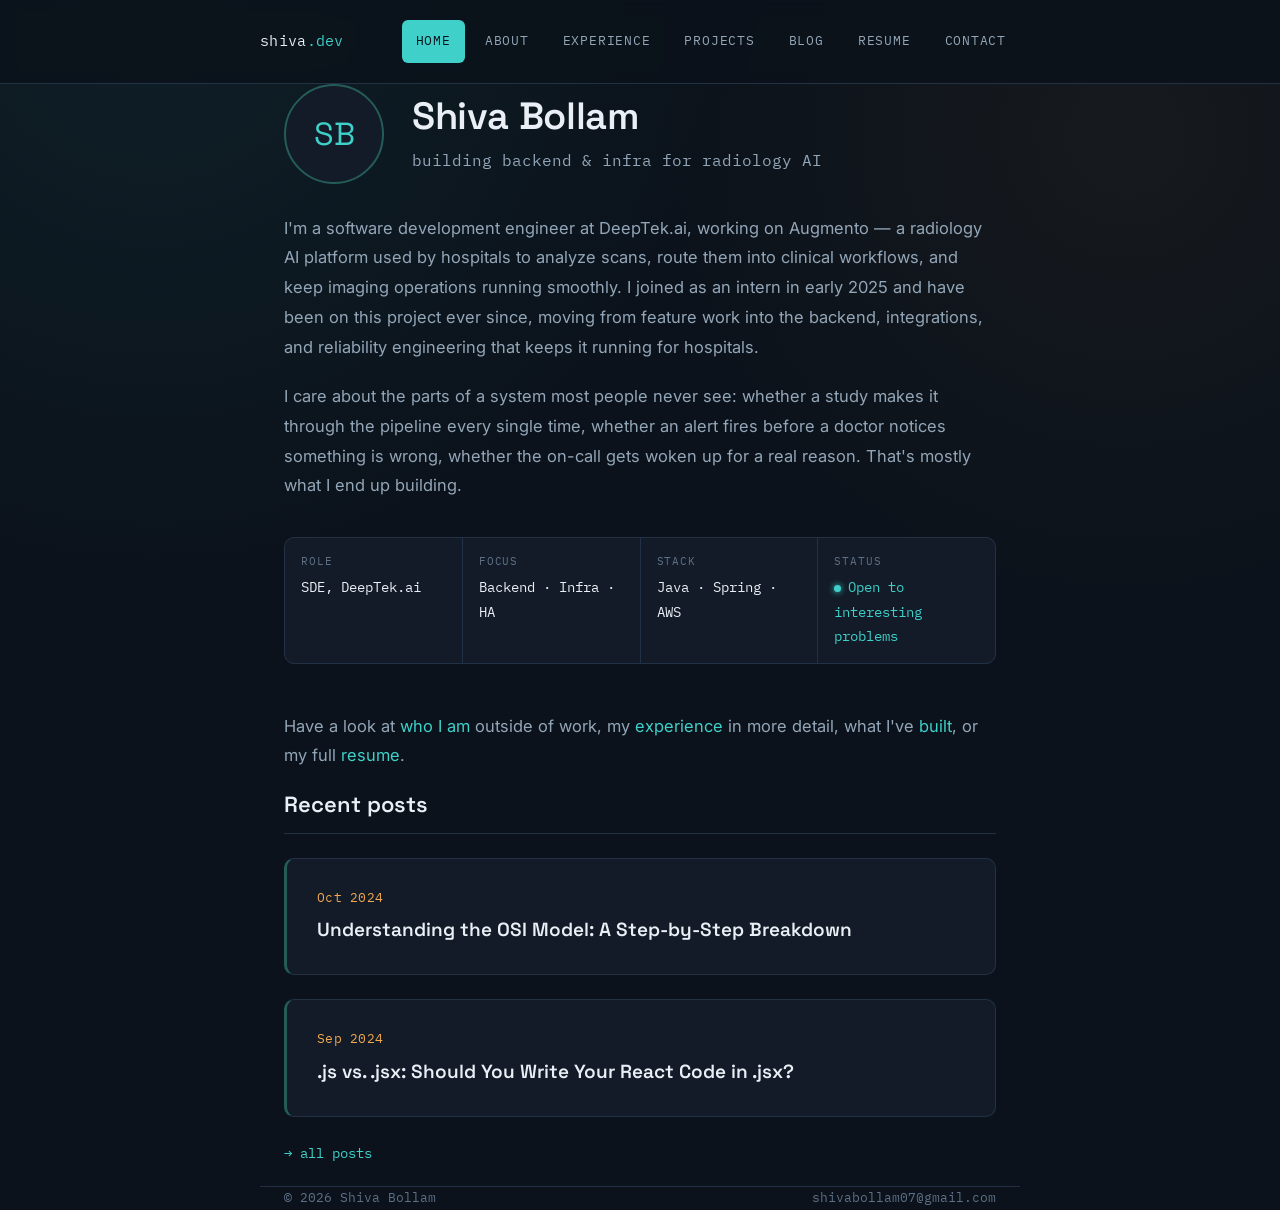
==== index.html @ 44bd3a20 "add card padding" ====
<!DOCTYPE html>
<html lang="en">
<head>
<meta charset="UTF-8">
<meta name="viewport" content="width=device-width, initial-scale=1.0">
<title>Shiva Bollam — Software Development Engineer</title>
<meta name="description" content="Shiva Bollam builds backend and infrastructure for radiology AI at DeepTek.ai.">
<link rel="preconnect" href="https://fonts.googleapis.com">
<link rel="preconnect" href="https://fonts.gstatic.com" crossorigin>
<link href="https://fonts.googleapis.com/css2?family=Space+Grotesk:wght@500;600;700&family=Inter:wght@400;500;600&family=IBM+Plex+Mono:wght@400;500&display=swap" rel="stylesheet">
<link rel="stylesheet" href="style.css">
</head>
<body>

<header class="site-header">
  <div class="wrap header-inner">
    <div class="brand">shiva<span>.dev</span></div>
    <nav class="site-nav">
      <a href="index.html" class="active">Home</a>
      <a href="about.html">About</a>
      <a href="experience.html">Experience</a>
      <a href="projects.html">Projects</a>
      <a href="blog.html">Blog</a>
      <a href="resume.html">Resume</a>
      <a href="contact.html">Contact</a>
    </nav>
  </div>
</header>

<main class="wrap">

  <div class="hero">
    <div class="avatar">
      <img src="https://avatars.githubusercontent.com/u/98306948?v=4"
           alt="Shiva Bollam"
           onerror="this.parentElement.textContent='SB'; this.remove();">
    </div>
    <div class="hero-text">
      <h1>Shiva Bollam</h1>
      <p class="tagline">building backend &amp; infra for radiology AI</p>
    </div>
  </div>

  <p>
    I'm a software development engineer at DeepTek.ai, working on Augmento — a radiology AI
    platform used by hospitals to analyze scans, route them into clinical workflows, and keep
    imaging operations running smoothly. I joined as an intern in early 2025 and have been on
    this project ever since, moving from feature work into the backend, integrations, and
    reliability engineering that keeps it running for hospitals.
  </p>
  <p>
    I care about the parts of a system most people never see: whether a study makes it through
    the pipeline every single time, whether an alert fires before a doctor notices something is
    wrong, whether the on-call gets woken up for a real reason. That's mostly what I end up
    building.
  </p>

  <div class="status-strip">
    <div class="status-cell">
      <div class="k">Role</div>
      <div class="v">SDE, DeepTek.ai</div>
    </div>
    <div class="status-cell">
      <div class="k">Focus</div>
      <div class="v">Backend · Infra · HA</div>
    </div>
    <div class="status-cell">
      <div class="k">Stack</div>
      <div class="v">Java · Spring · AWS</div>
    </div>
    <div class="status-cell">
      <div class="k">Status</div>
      <div class="v on">Open to interesting problems</div>
    </div>
  </div>

  <p>
    Have a look at <a href="about.html">who I am</a> outside of work, my
    <a href="experience.html">experience</a> in more detail, what I've
    <a href="projects.html">built</a>, or my full <a href="resume.html">resume</a>.
  </p>

  <section class="block">
    <h2>Recent posts</h2>

    <div class="panel">
      <div class="date">Oct 2024</div>
      <h3><a href="https://dev.to/shivabollam07/understanding-the-osi-model-a-step-by-step-breakdown-3np1" target="_blank" rel="noopener">Understanding the OSI Model: A Step-by-Step Breakdown</a></h3>
    </div>

    <div class="panel">
      <div class="date">Sep 2024</div>
      <h3><a href="https://dev.to/shivabollam07/js-vs-jsx-should-you-write-your-react-code-in-jsx-3mp9" target="_blank" rel="noopener">.js vs. .jsx: Should You Write Your React Code in .jsx?</a></h3>
    </div>

    <p class="more-link"><a href="blog.html">→ all posts</a></p>
  </section>

</main>

<footer class="wrap">
  <div class="foot-row">
    <span>© <span id="year"></span> Shiva Bollam</span>
    <span><a href="mailto:shivabollam07@gmail.com">shivabollam07@gmail.com</a></span>
  </div>
</footer>

<script>
  document.getElementById('year').textContent = new Date().getFullYear();
</script>

</body>
</html>
---- style.css ----
/* ============================================================
   DESIGN TOKENS
   Theme: "light-box" — a nod to the radiology light boxes and
   scan viewers Shiva builds software for. Deep ink-navy surface,
   a cool signal-teal (the glow of a viewer screen) and a warm
   film-amber (the glow of an X-ray light box) as two accents.
   Change these to re-theme the whole site from one place.
   ============================================================ */
:root{
  --ink:        #0B121B;   /* page background */
  --panel:      #121B27;   /* card / panel background */
  --panel-2:    #16212F;   /* slightly raised panel */
  --line:       #223145;   /* hairline borders */
  --text:       #E9EFF5;   /* primary text */
  --text-dim:   #93A6B8;   /* secondary text */
  --text-faint: #5E7086;   /* tertiary / meta text */
  --signal:     #3FD0C9;   /* cool teal accent — "viewer glow" */
  --signal-dim: #245C58;   /* teal used on dark for borders/fills */
  --film:       #F0A94E;   /* warm amber accent — "light box glow" */

  --font-display: "Space Grotesk", "Segoe UI", sans-serif;
  --font-body:    "Inter", -apple-system, "Segoe UI", sans-serif;
  --font-mono:    "IBM Plex Mono", ui-monospace, Menlo, Consolas, monospace;

  --max-width: 760px;
  --radius: 10px;
}

/* ============================================================
   RESET / BASE
   ============================================================ */
*{ box-sizing:border-box; }
html{ scroll-behavior:smooth; }
html,body{ margin:0; padding:0; }
body{
  font-family:var(--font-body);
  background:var(--ink);
  background-image:
    radial-gradient(circle at 12% 0%, rgba(63,208,201,0.07), transparent 40%),
    radial-gradient(circle at 88% 15%, rgba(240,169,78,0.05), transparent 35%);
  background-attachment:fixed;
  color:var(--text);
  line-height:1.75;
  font-size:16.5px;
  -webkit-font-smoothing:antialiased;
}
h1,h2,h3,h4{ font-family:var(--font-display); font-weight:600; line-height:1.25; margin:0 0 14px 0; color:var(--text); }
h1{ font-size:38px; letter-spacing:-0.01em; }
h2{ font-size:22px; margin-top:10px; }
h3{ font-size:19px; margin-bottom:6px; }
p{ margin:0 0 20px 0; color:var(--text-dim); line-height:1.8; }
a{ color:var(--signal); text-decoration:none; }
a:hover{ text-decoration:underline; text-underline-offset:3px; }
ul{ padding-left:24px; margin:0 0 18px 0; }
ul li{ margin-bottom:8px; line-height:1.8; }
img{ max-width:100%; display:block; }
::selection{ background:var(--signal-dim); color:var(--text); }
main h1 + p{ margin-bottom:28px; }

/* ============================================================
   LAYOUT SHELL — reused on every page
   ============================================================ */
.wrap{
  max-width:var(--max-width);
  margin:0 auto;
  padding:0 24px;
}

header.site-header{
  position:sticky;
  top:0;
  z-index:10;
  background:rgba(11,18,27,0.85);
  backdrop-filter:blur(8px);
  border-bottom:1px solid var(--line);
}
.header-inner{
  display:flex;
  align-items:center;
  justify-content:space-between;
  padding:20px 0;
  flex-wrap:wrap;
  gap:14px;
}
.brand{
  font-family:var(--font-mono);
  font-size:15px;
  color:var(--text);
  letter-spacing:0.02em;
}
.brand span{ color:var(--signal); }

nav.site-nav{
  display:flex;
  flex-wrap:wrap;
  gap:6px;
}
nav.site-nav a{
  font-family:var(--font-mono);
  font-size:13px;
  text-transform:uppercase;
  letter-spacing:0.06em;
  color:var(--text-dim);
  padding:10px 14px;
  border-radius:6px;
}
nav.site-nav a:hover{
  color:var(--text);
  text-decoration:none;
  background:var(--panel-2);
}
nav.site-nav a.active{
  color:var(--ink);
  background:var(--signal);
  text-decoration:none;
}

main{ padding:64px 0 48px; }

footer{
  border-top:1px solid var(--line);
  padding:32px 0 72px;
  color:var(--text-faint);
  font-size:13px;
  font-family:var(--font-mono);
}
footer .foot-row{
  display:flex;
  justify-content:space-between;
  flex-wrap:wrap;
  gap:8px;
}
footer a{ color:var(--text-faint); }
footer a:hover{ color:var(--signal); }

/* ============================================================
   EYEBROW — one small mono label per page, sits above the H1
   ============================================================ */
.eyebrow{
  font-family:var(--font-mono);
  font-size:13px;
  text-transform:uppercase;
  letter-spacing:0.12em;
  color:var(--film);
  margin-bottom:10px;
}

/* ============================================================
   HOME / HERO
   ============================================================ */
.hero{
  display:flex;
  align-items:center;
  gap:28px;
  flex-wrap:wrap;
  margin-bottom:30px;
}
.avatar{
  width:100px;
  height:100px;
  border-radius:50%;
  overflow:hidden;
  flex-shrink:0;
  border:2px solid var(--signal-dim);
  background:var(--panel);
  display:flex;
  align-items:center;
  justify-content:center;
  font-family:var(--font-display);
  font-size:32px;
  color:var(--signal);
}
.avatar img{ width:100%; height:100%; object-fit:cover; }

.hero-text h1{ margin-bottom:6px; }
.tagline{ color:var(--text-dim); font-size:16px; margin:0; font-family:var(--font-mono); }

/* status strip — signature element: a small system-readout bar */
.status-strip{
  display:grid;
  grid-template-columns:repeat(2,1fr);
  gap:1px;
  background:var(--line);
  border:1px solid var(--line);
  border-radius:var(--radius);
  overflow:hidden;
  margin:36px 0 48px;
}
@media (min-width:560px){
  .status-strip{ grid-template-columns:repeat(4,1fr); }
}
.status-cell{
  background:var(--panel);
  padding:14px 16px;
}
.status-cell .k{
  font-family:var(--font-mono);
  font-size:11px;
  text-transform:uppercase;
  letter-spacing:0.08em;
  color:var(--text-faint);
  margin-bottom:4px;
}
.status-cell .v{
  font-family:var(--font-mono);
  font-size:14px;
  color:var(--text);
}
.status-cell .v.on{ color:var(--signal); }
.status-cell .v.on::before{
  content:"";
  display:inline-block;
  width:7px; height:7px;
  border-radius:50%;
  background:var(--signal);
  margin-right:7px;
  box-shadow:0 0 6px var(--signal);
}

/* ============================================================
   PANELS — used for experience entries, project cards, etc.
   Add more anywhere by copying an existing .panel block.
   ============================================================ */
.panel{
  background:var(--panel);
  border:1px solid var(--line);
  border-left:3px solid var(--signal-dim);
  border-radius:var(--radius);
  padding:28px 30px;
  margin-bottom:24px;
}
.panel:last-child{ margin-bottom:0; }
.panel:hover{ border-left-color:var(--signal); }

.panel .date{
  font-family:var(--font-mono);
  font-size:12.5px;
  color:var(--film);
  margin-bottom:10px;
  letter-spacing:0.02em;
}
.panel h3{ margin-bottom:4px; }
.panel h3 a{ color:var(--text); }
.panel h3 a:hover{ color:var(--signal); }
.panel .role-org{ font-size:14px; color:var(--text-faint); margin-bottom:14px; font-family:var(--font-mono); }
.panel p{ font-size:15px; margin-bottom:12px; }
.panel ul{ font-size:15px; color:var(--text-dim); margin-bottom:8px; }
.panel ul li{ margin-bottom:8px; }
.panel ul li::marker{ color:var(--signal); }

.tag-row{ display:flex; flex-wrap:wrap; gap:9px; margin-top:16px; }
.tag{
  font-family:var(--font-mono);
  font-size:12px;
  color:var(--signal);
  border:1px solid var(--signal-dim);
  background:rgba(63,208,201,0.06);
  border-radius:5px;
  padding:3px 9px;
}

.panel-grid{
  display:grid;
  grid-template-columns:1fr;
  gap:24px;
}
@media (min-width:600px){
  .panel-grid.cols-2{ grid-template-columns:1fr 1fr; }
}

/* section spacing */
section.block{ margin-bottom:64px; }
section.block:last-child{ margin-bottom:0; }
section.block > h2{
  padding-bottom:14px;
  border-bottom:1px solid var(--line);
  margin-bottom:24px;
}

.more-link{ font-family:var(--font-mono); font-size:14px; margin-top:6px; }

/* ============================================================
   CONTACT / LINK LIST
   ============================================================ */
.link-grid{
  display:grid;
  grid-template-columns:1fr;
  gap:14px;
}
@media (min-width:560px){
  .link-grid{ grid-template-columns:1fr 1fr; }
}
.link-card{
  background:var(--panel);
  border:1px solid var(--line);
  border-radius:var(--radius);
  padding:18px 20px;
  display:flex;
  justify-content:space-between;
  align-items:center;
  gap:12px;
}
.link-card:hover{ border-color:var(--signal-dim); }
.link-card .name{ font-weight:600; font-size:15px; margin-bottom:2px; }
.link-card .handle{ color:var(--text-faint); font-size:13px; font-family:var(--font-mono); }
.link-card .go{ font-family:var(--font-mono); font-size:13px; white-space:nowrap; }

/* ============================================================
   BUTTONS
   ============================================================ */
.btn{
  display:inline-block;
  font-family:var(--font-mono);
  font-size:14px;
  color:var(--ink);
  background:var(--signal);
  padding:12px 22px;
  border-radius:7px;
  text-decoration:none;
  border:1px solid var(--signal);
}
.btn:hover{ background:#59dbd4; text-decoration:none; }
.btn.ghost{
  background:transparent;
  color:var(--text);
  border-color:var(--line);
}
.btn.ghost:hover{ border-color:var(--signal); color:var(--signal); }

.btn-row{ display:flex; gap:12px; flex-wrap:wrap; margin:22px 0 8px; }

/* ============================================================
   SKILL GROUPS (resume / about)
   ============================================================ */
.skill-group{ margin-bottom:16px; }
.skill-group .label{
  font-family:var(--font-mono);
  font-size:12px;
  text-transform:uppercase;
  letter-spacing:0.08em;
  color:var(--text-faint);
  margin-bottom:8px;
}
.skill-chips{ display:flex; flex-wrap:wrap; gap:8px; }
.chip{
  font-size:13.5px;
  color:var(--text-dim);
  background:var(--panel-2);
  border:1px solid var(--line);
  border-radius:6px;
  padding:5px 11px;
}

.note{ font-size:13.5px; color:var(--text-faint); }

@media (max-width:420px){
  h1{ font-size:30px; }
  .avatar{ width:82px; height:82px; }
}
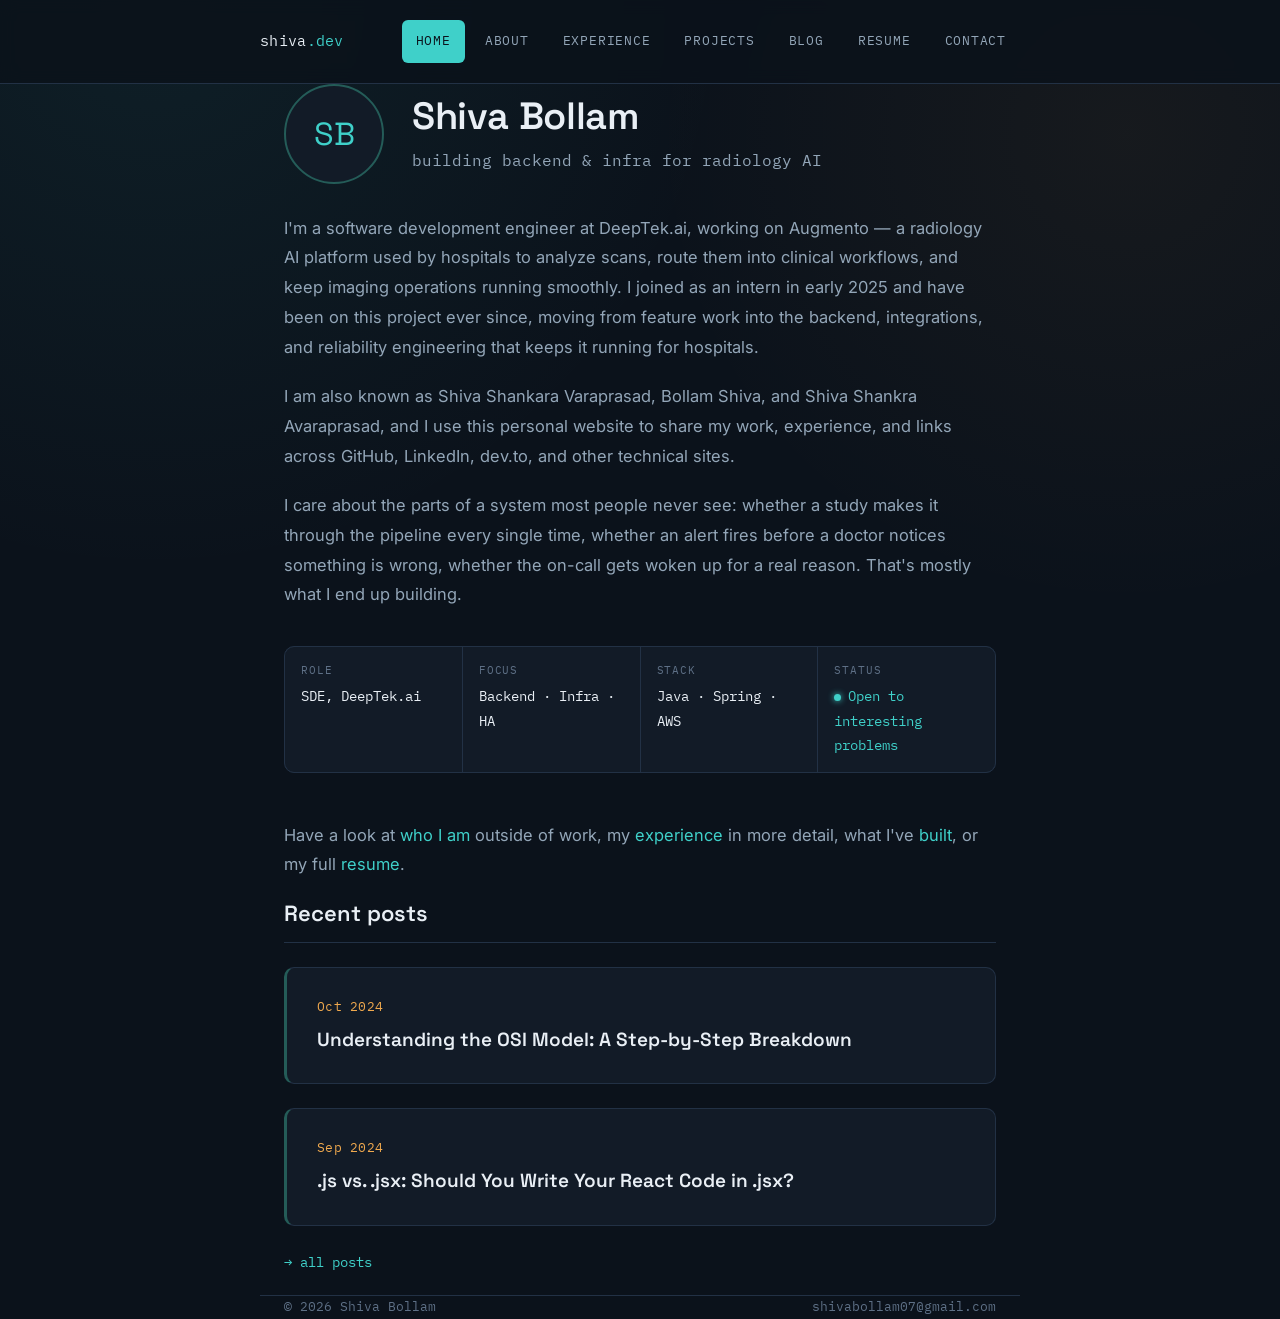
==== commit 356caaf6: "Add seo with the help of claude" ====
--- a/index.html
+++ b/index.html
@@ -3,8 +3,45 @@
 <head>
 <meta charset="UTF-8">
 <meta name="viewport" content="width=device-width, initial-scale=1.0">
-<title>Shiva Bollam — Software Development Engineer</title>
-<meta name="description" content="Shiva Bollam builds backend and infrastructure for radiology AI at DeepTek.ai.">
+<title>Shiva Bollam | Software Development Engineer | Backend & Infra for Radiology AI</title>
+<meta name="description" content="Shiva Bollam (also known as Shiva Shankara Varaprasad and Bollam Shiva) is a software development engineer building backend and infrastructure for radiology AI at DeepTek.ai.">
+<meta name="keywords" content="Shiva Bollam, Shiva Shankara Varaprasad, Bollam Shiva, software development engineer, backend engineer, infrastructure engineer, radiology AI, DeepTek.ai, GitHub Pages, personal website">
+<meta name="author" content="Shiva Bollam">
+<meta name="robots" content="index,follow">
+<link rel="canonical" href="https://shivabollam07.github.io/">
+<meta property="og:type" content="website">
+<meta property="og:site_name" content="Shiva Bollam">
+<meta property="og:title" content="Shiva Bollam | Software Development Engineer | Backend & Infra for Radiology AI">
+<meta property="og:description" content="Shiva Bollam (also known as Shiva Shankara Varaprasad and Bollam Shiva) is a software development engineer building backend and infrastructure for radiology AI at DeepTek.ai.">
+<meta property="og:url" content="https://shivabollam07.github.io/">
+<meta property="og:image" content="https://avatars.githubusercontent.com/u/98306948?v=4">
+<meta property="og:image:alt" content="Shiva Bollam">
+<meta name="twitter:card" content="summary_large_image">
+<meta name="twitter:title" content="Shiva Bollam | Software Development Engineer | Backend & Infra for Radiology AI">
+<meta name="twitter:description" content="Shiva Bollam (also known as Shiva Shankara Varaprasad and Bollam Shiva) is a software development engineer building backend and infrastructure for radiology AI at DeepTek.ai.">
+<meta name="twitter:image" content="https://avatars.githubusercontent.com/u/98306948?v=4">
+<meta name="twitter:creator" content="@ShivaBollam07">
+<meta name="twitter:site" content="@ShivaBollam07">
+<script type="application/ld+json">
+{
+  "@context": "https://schema.org",
+  "@type": "Person",
+  "name": "Shiva Bollam",
+  "alternateName": ["Shiva Shankara Varaprasad", "Bollam Shiva", "Shiva Shankra Avaraprasad"],
+  "url": "https://shivabollam07.github.io/",
+  "sameAs": [
+    "https://www.linkedin.com/in/shiva-shankara-varaprasad-a04062222/",
+    "https://github.com/ShivaBollam07",
+    "https://dev.to/shivabollam07",
+    "https://leetcode.com/u/shivabollam07/"
+  ],
+  "jobTitle": "Software Development Engineer",
+  "worksFor": {
+    "@type": "Organization",
+    "name": "DeepTek.ai"
+  }
+}
+</script>
 <link rel="preconnect" href="https://fonts.googleapis.com">
 <link rel="preconnect" href="https://fonts.gstatic.com" crossorigin>
 <link href="https://fonts.googleapis.com/css2?family=Space+Grotesk:wght@500;600;700&family=Inter:wght@400;500;600&family=IBM+Plex+Mono:wght@400;500&display=swap" rel="stylesheet">
@@ -47,8 +84,11 @@
     imaging operations running smoothly. I joined as an intern in early 2025 and have been on
     this project ever since, moving from feature work into the backend, integrations, and
     reliability engineering that keeps it running for hospitals.
-  </p>
-  <p>
+  </p>  <p>
+    I am also known as Shiva Shankara Varaprasad, Bollam Shiva, and Shiva Shankra Avaraprasad,
+    and I use this personal website to share my work, experience, and links across GitHub,
+    LinkedIn, dev.to, and other technical sites.
+  </p>  <p>
     I care about the parts of a system most people never see: whether a study makes it through
     the pipeline every single time, whether an alert fires before a doctor notices something is
     wrong, whether the on-call gets woken up for a real reason. That's mostly what I end up
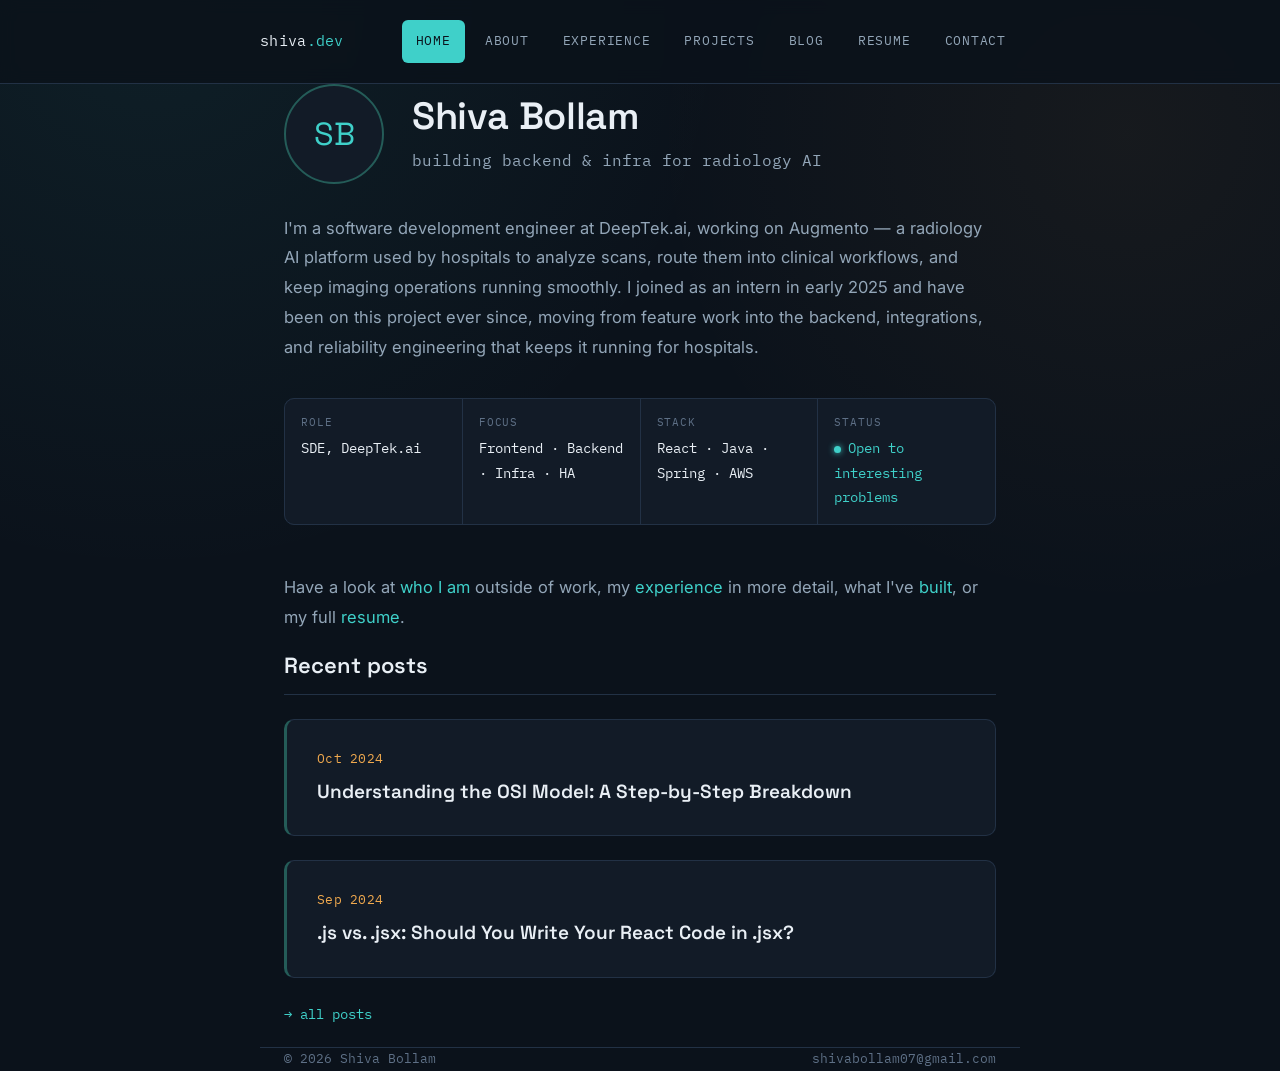
==== commit 47d1a9a6: "Fix texts" ====
--- a/index.html
+++ b/index.html
@@ -8,6 +8,7 @@
 <meta name="keywords" content="Shiva Bollam, Shiva Shankara Varaprasad, Bollam Shiva, software development engineer, backend engineer, infrastructure engineer, radiology AI, DeepTek.ai, GitHub Pages, personal website">
 <meta name="author" content="Shiva Bollam">
 <meta name="robots" content="index,follow">
+<link rel="icon" href="data:image/svg+xml,<svg xmlns='http://www.w3.org/2000/svg' viewBox='0 0 64 64'><rect width='64' height='64' fill='none'/><path d='M20 24c-6 0-10 4-10 10 0 9 14 16 14 16s14-7 14-16c0-6-4-10-10-10-4 0-7 2-8 4-1-2-4-4-8-4Zm24 16c0 9 14 16 14 16s14-7 14-16c0-6-4-10-10-10-4 0-7 2-8 4-1-2-4-4-8-4-6 0-10 4-10 10Z' fill='none' stroke='%23000000' stroke-width='4' stroke-linecap='round' stroke-linejoin='round'/></svg>">
 <link rel="canonical" href="https://shivabollam07.github.io/">
 <meta property="og:type" content="website">
 <meta property="og:site_name" content="Shiva Bollam">
@@ -84,16 +85,7 @@
     imaging operations running smoothly. I joined as an intern in early 2025 and have been on
     this project ever since, moving from feature work into the backend, integrations, and
     reliability engineering that keeps it running for hospitals.
-  </p>  <p>
-    I am also known as Shiva Shankara Varaprasad, Bollam Shiva, and Shiva Shankra Avaraprasad,
-    and I use this personal website to share my work, experience, and links across GitHub,
-    LinkedIn, dev.to, and other technical sites.
-  </p>  <p>
-    I care about the parts of a system most people never see: whether a study makes it through
-    the pipeline every single time, whether an alert fires before a doctor notices something is
-    wrong, whether the on-call gets woken up for a real reason. That's mostly what I end up
-    building.
-  </p>
+ 
 
   <div class="status-strip">
     <div class="status-cell">
@@ -102,11 +94,11 @@
     </div>
     <div class="status-cell">
       <div class="k">Focus</div>
-      <div class="v">Backend · Infra · HA</div>
+      <div class="v">Frontend · Backend · Infra · HA</div>
     </div>
     <div class="status-cell">
       <div class="k">Stack</div>
-      <div class="v">Java · Spring · AWS</div>
+      <div class="v">React · Java · Spring · AWS</div>
     </div>
     <div class="status-cell">
       <div class="k">Status</div>
--- a/style.css
+++ b/style.css
@@ -239,8 +239,10 @@
   margin-bottom:10px;
   letter-spacing:0.02em;
 }
-.panel h3{ margin-bottom:4px; }
+.panel h3{ margin-bottom:4px; display:flex; align-items:center; gap:8px; flex-wrap:wrap; }
 .panel h3 a{ color:var(--text); }
+.project-link-icon{ display:inline-flex; align-items:center; justify-content:center; width:22px; height:22px; border-radius:50%; border:1px solid var(--line); color:var(--signal); font-size:12px; text-decoration:none; }
+.project-link-icon:hover{ background:var(--panel-2); text-decoration:none; }
 .panel h3 a:hover{ color:var(--signal); }
 .panel .role-org{ font-size:14px; color:var(--text-faint); margin-bottom:14px; font-family:var(--font-mono); }
 .panel p{ font-size:15px; margin-bottom:12px; }
@@ -278,6 +280,15 @@
 }
 
 .more-link{ font-family:var(--font-mono); font-size:14px; margin-top:6px; }
+.stats-grid{ display:grid; grid-template-columns:1fr; gap:14px; margin:24px 0 18px; }
+@media (min-width:560px){ .stats-grid{ grid-template-columns:1fr 1fr; } }
+.stat-card{ background:var(--panel-2); border:1px solid var(--line); border-radius:var(--radius); padding:16px 18px; }
+.stat-label{ font-family:var(--font-mono); font-size:11px; text-transform:uppercase; letter-spacing:0.08em; color:var(--text-faint); margin-bottom:6px; }
+.stat-value{ font-family:var(--font-display); font-size:18px; color:var(--text); margin-bottom:2px; }
+.stat-meta{ font-size:13px; color:var(--text-dim); }
+.posts-container{ display:flex; flex-direction:column; gap:18px; }
+.post-meta{ display:flex; flex-wrap:wrap; gap:10px; font-family:var(--font-mono); font-size:12px; color:var(--text-faint); margin:8px 0 12px; }
+.post-meta span{ background:rgba(255,255,255,0.04); border:1px solid var(--line); border-radius:999px; padding:4px 8px; }
 
 /* ============================================================
    CONTACT / LINK LIST
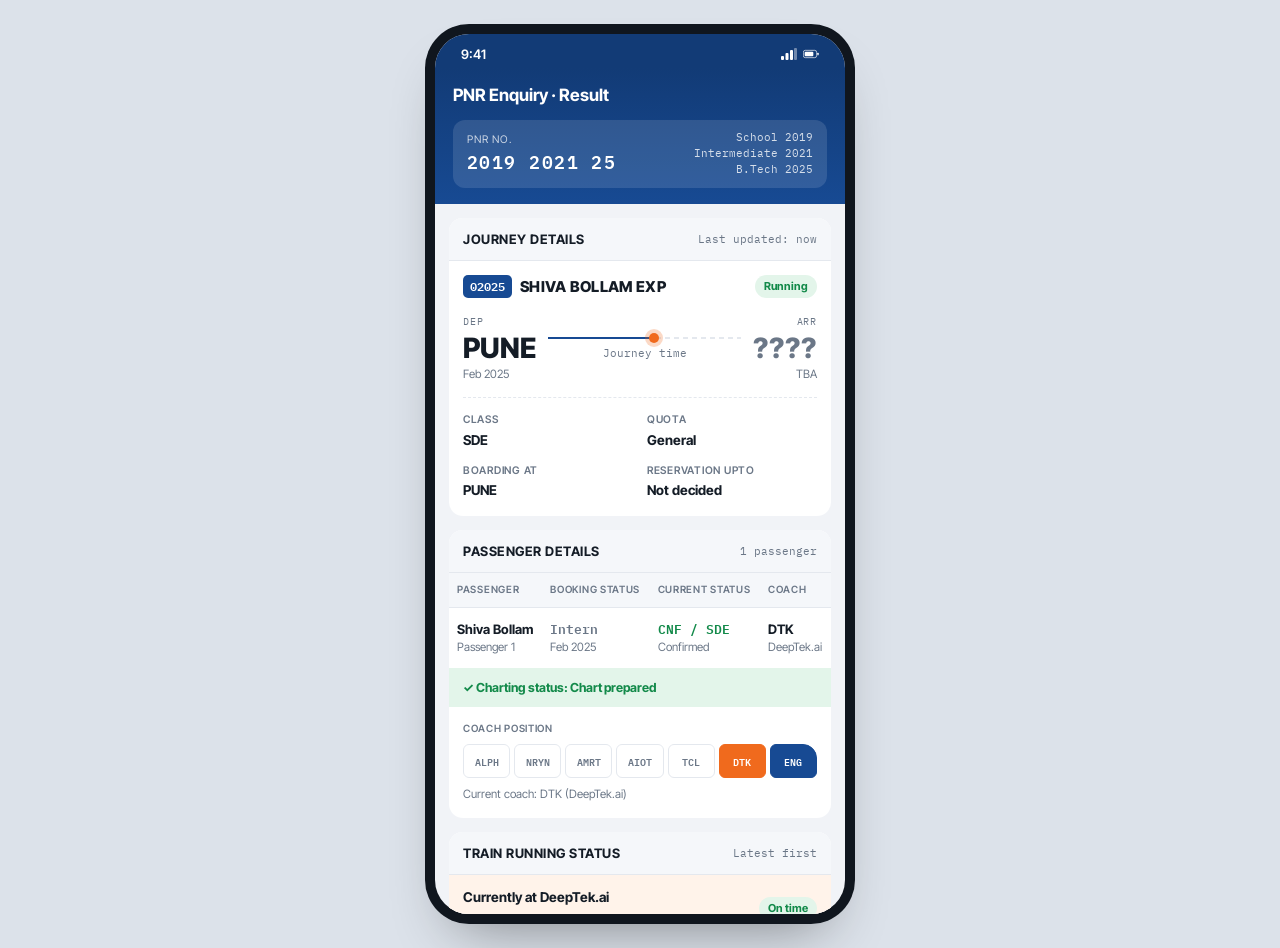
==== commit bc8fc0c0: "Create index.html" ====
--- a/index.html
+++ b/index.html
@@ -1,145 +1,241 @@
-<!DOCTYPE html>
-<html lang="en">
-<head>
-<meta charset="UTF-8">
-<meta name="viewport" content="width=device-width, initial-scale=1.0">
-<title>Shiva Bollam | Software Development Engineer | Backend & Infra for Radiology AI</title>
-<meta name="description" content="Shiva Bollam (also known as Shiva Shankara Varaprasad and Bollam Shiva) is a software development engineer building backend and infrastructure for radiology AI at DeepTek.ai.">
-<meta name="keywords" content="Shiva Bollam, Shiva Shankara Varaprasad, Bollam Shiva, software development engineer, backend engineer, infrastructure engineer, radiology AI, DeepTek.ai, GitHub Pages, personal website">
-<meta name="author" content="Shiva Bollam">
-<meta name="robots" content="index,follow">
-<link rel="icon" href="data:image/svg+xml,<svg xmlns='http://www.w3.org/2000/svg' viewBox='0 0 64 64'><rect width='64' height='64' fill='none'/><path d='M20 24c-6 0-10 4-10 10 0 9 14 16 14 16s14-7 14-16c0-6-4-10-10-10-4 0-7 2-8 4-1-2-4-4-8-4Zm24 16c0 9 14 16 14 16s14-7 14-16c0-6-4-10-10-10-4 0-7 2-8 4-1-2-4-4-8-4-6 0-10 4-10 10Z' fill='none' stroke='%23000000' stroke-width='4' stroke-linecap='round' stroke-linejoin='round'/></svg>">
-<link rel="canonical" href="https://shivabollam07.github.io/">
-<meta property="og:type" content="website">
-<meta property="og:site_name" content="Shiva Bollam">
-<meta property="og:title" content="Shiva Bollam | Software Development Engineer | Backend & Infra for Radiology AI">
-<meta property="og:description" content="Shiva Bollam (also known as Shiva Shankara Varaprasad and Bollam Shiva) is a software development engineer building backend and infrastructure for radiology AI at DeepTek.ai.">
-<meta property="og:url" content="https://shivabollam07.github.io/">
-<meta property="og:image" content="https://avatars.githubusercontent.com/u/98306948?v=4">
-<meta property="og:image:alt" content="Shiva Bollam">
-<meta name="twitter:card" content="summary_large_image">
-<meta name="twitter:title" content="Shiva Bollam | Software Development Engineer | Backend & Infra for Radiology AI">
-<meta name="twitter:description" content="Shiva Bollam (also known as Shiva Shankara Varaprasad and Bollam Shiva) is a software development engineer building backend and infrastructure for radiology AI at DeepTek.ai.">
-<meta name="twitter:image" content="https://avatars.githubusercontent.com/u/98306948?v=4">
-<meta name="twitter:creator" content="@ShivaBollam07">
-<meta name="twitter:site" content="@ShivaBollam07">
-<script type="application/ld+json">
-{
-  "@context": "https://schema.org",
-  "@type": "Person",
-  "name": "Shiva Bollam",
-  "alternateName": ["Shiva Shankara Varaprasad", "Bollam Shiva", "Shiva Shankra Avaraprasad"],
-  "url": "https://shivabollam07.github.io/",
-  "sameAs": [
-    "https://www.linkedin.com/in/shiva-shankara-varaprasad-a04062222/",
-    "https://github.com/ShivaBollam07",
-    "https://dev.to/shivabollam07",
-    "https://leetcode.com/u/shivabollam07/"
-  ],
-  "jobTitle": "Software Development Engineer",
-  "worksFor": {
-    "@type": "Organization",
-    "name": "DeepTek.ai"
-  }
+<!doctype html><html><head><meta charset=utf8><meta name=viewport content="width=device-width,initial-scale=1,viewport-fit=cover"><style>:root{color-scheme:light;box-sizing:border-box;padding-top:env(safe-area-inset-top,0px);padding-bottom:env(safe-area-inset-bottom,0px)}html{scroll-padding-top:env(safe-area-inset-top,0px)}body{margin:0;padding:0;font:14px -apple-system,BlinkMacSystemFont,sans-serif;background:#fff;color:#000}img{max-width:100%}[hidden]:not([hidden=until-found i]){display:none!important}</style></head><body>
+<title>Shiva Bollam</title>
+<meta name="claude:viewport-fit-sides" content="cover">
+<link rel="preconnect" href="https://fonts.googleapis.com">
+<link rel="stylesheet" href="https://fonts.googleapis.com/css2?family=Inter+Tight:wght@500;600;700;800&family=IBM+Plex+Mono:wght@400;500;600&display=swap">
+<style>
+/* Layout: a single-screen PNR enquiry result inside a phone frame. Fixed app header with the PNR, one scroll of railway-style panels: Journey Details, Passenger Details, Train Running Status, Special Trains, Publications, Passenger Preferences, Enquiry. */
+:root{
+  --desk:#DCE2EA; --bg:#F1F3F7; --card:#FFFFFF; --ink:#141C26; --soft:#6B7787; --line:#E4E8EE; --thead:#F5F7FA;
+  --bar:#174A93; --bar2:#123B76; --onbar:#FFFFFF; --accent:#F06A1D; --ok:#138A4A; --okbg:#E3F5EA; --warnbg:#FFF3EA; --chip:#F3F5F8; --link:#174A93;
+  --ui:"Inter Tight",system-ui,-apple-system,"Segoe UI",Roboto,sans-serif;
+  --mono:"IBM Plex Mono",ui-monospace,Menlo,Consolas,monospace;
 }
-</script>
-<link rel="preconnect" href="https://fonts.googleapis.com">
-<link rel="preconnect" href="https://fonts.gstatic.com" crossorigin>
-<link href="https://fonts.googleapis.com/css2?family=Space+Grotesk:wght@500;600;700&family=Inter:wght@400;500;600&family=IBM+Plex+Mono:wght@400;500&display=swap" rel="stylesheet">
-<link rel="stylesheet" href="style.css">
-</head>
-<body>
-
-<header class="site-header">
-  <div class="wrap header-inner">
-    <div class="brand">shiva<span>.dev</span></div>
-    <nav class="site-nav">
-      <a href="index.html" class="active">Home</a>
-      <a href="about.html">About</a>
-      <a href="experience.html">Experience</a>
-      <a href="projects.html">Projects</a>
-      <a href="blog.html">Blog</a>
-      <a href="resume.html">Resume</a>
-      <a href="contact.html">Contact</a>
-    </nav>
-  </div>
-</header>
-
-<main class="wrap">
-
-  <div class="hero">
-    <div class="avatar">
-      <img src="https://avatars.githubusercontent.com/u/98306948?v=4"
-           alt="Shiva Bollam"
-           onerror="this.parentElement.textContent='SB'; this.remove();">
+@media (prefers-color-scheme:dark){:root:not([data-theme="light"]){
+  --desk:#05080C; --bg:#0C1117; --card:#151D27; --ink:#E6EBF1; --soft:#8B98A7; --line:#222D3A; --thead:#1A2430;
+  --bar:#143A72; --bar2:#0F2D59; --onbar:#EEF3F9; --accent:#FF8A45; --ok:#47C985; --okbg:#10291C; --warnbg:#251A10; --chip:#1B2531; --link:#8DB8F0; color-scheme:dark}}
+:root[data-theme="dark"]{--desk:#05080C; --bg:#0C1117; --card:#151D27; --ink:#E6EBF1; --soft:#8B98A7; --line:#222D3A; --thead:#1A2430;
+  --bar:#143A72; --bar2:#0F2D59; --onbar:#EEF3F9; --accent:#FF8A45; --ok:#47C985; --okbg:#10291C; --warnbg:#251A10; --chip:#1B2531; --link:#8DB8F0; color-scheme:dark}
+
+html,body{height:100%}
+body{background:var(--desk);color:var(--ink);font-family:var(--ui);font-size:14.5px;line-height:1.55;display:flex;justify-content:center;align-items:center;
+  padding-left:max(16px,env(safe-area-inset-left,0px));padding-right:max(16px,env(safe-area-inset-right,0px));padding-block:24px}
+a{color:inherit}
+:focus-visible{outline:2px solid var(--accent);outline-offset:2px;border-radius:6px}
+
+.phone{width:410px;max-width:100%;height:min(880px,100%);background:var(--bg);border-radius:34px;overflow:hidden;display:flex;flex-direction:column;
+  box-shadow:0 0 0 10px #10161E,0 30px 60px -20px rgba(0,0,0,.45)}
+.sbar{background:var(--bar2);color:var(--onbar);display:flex;justify-content:space-between;align-items:center;padding:10px 26px 4px;font-size:13px;font-weight:600}
+.sbar span:last-child{display:flex;gap:6px;align-items:center}
+.sbar svg{width:16px;height:12px;fill:currentColor}
+@media (max-width:520px){
+  body{padding:0;align-items:stretch}
+  .phone{width:100%;height:100%;border-radius:0;box-shadow:none}
+  .sbar{display:none}
+}
+
+.head{background:linear-gradient(var(--bar2),var(--bar));color:var(--onbar);padding:14px 18px 16px;display:flex;flex-direction:column;gap:12px}
+.head h1{margin:0;font-size:17px;font-weight:700}
+.pnr{background:rgba(255,255,255,.12);border-radius:12px;padding:10px 14px;display:flex;justify-content:space-between;align-items:center;gap:10px}
+.pnr small{display:block;font-size:10.5px;letter-spacing:.1em;text-transform:uppercase;opacity:.75}
+.pnr b{font-family:var(--mono);font-size:18px;font-weight:600;letter-spacing:.08em}
+.pnr .key{font-family:var(--mono);font-size:10.5px;opacity:.8;text-align:right;line-height:1.5}
+
+.scroll{flex:1;overflow-y:auto;overscroll-behavior:contain;scrollbar-width:thin}
+.inner{padding:14px max(14px,env(safe-area-inset-left,0px)) 28px max(14px,env(safe-area-inset-right,0px));display:flex;flex-direction:column;gap:14px}
+
+.panel{background:var(--card);border-radius:14px;overflow:hidden}
+.ph{display:flex;justify-content:space-between;align-items:center;gap:8px;padding:11px 14px;background:var(--thead);border-bottom:1px solid var(--line)}
+.ph h2{margin:0;font-size:13px;font-weight:700;letter-spacing:.04em;text-transform:uppercase}
+.ph span{font-family:var(--mono);font-size:10.5px;color:var(--soft)}
+.pb{padding:14px}
+
+/* journey details */
+.trainrow{display:flex;align-items:center;gap:8px;flex-wrap:wrap}
+.tno{font-family:var(--mono);font-size:12px;font-weight:600;color:var(--onbar);background:var(--bar);padding:2px 7px;border-radius:5px}
+.tname{font-weight:800;font-size:15px;letter-spacing:.02em}
+.run{margin-left:auto;font-size:11px;font-weight:700;color:var(--ok);background:var(--okbg);padding:3px 9px;border-radius:999px}
+.route{display:grid;grid-template-columns:auto minmax(0,1fr) auto;gap:12px;align-items:center;margin:16px 0 4px}
+.rs b{display:block;font-size:28px;font-weight:800;line-height:1}
+.rs span{display:block;font-size:11.5px;color:var(--soft);margin-top:4px}
+.rs.r{text-align:right}
+.rs.r b{color:var(--soft)}
+.rs .tag{font-family:var(--mono);font-size:10px;letter-spacing:.08em;text-transform:uppercase;color:var(--soft);margin:0 0 4px}
+.mid{display:flex;flex-direction:column;align-items:center;gap:6px;font-family:var(--mono);font-size:10.5px;color:var(--soft);white-space:nowrap}
+.mid .rline{width:100%}
+.rline{position:relative;height:2px;background:repeating-linear-gradient(90deg,var(--line) 0 5px,transparent 5px 9px)}
+.rline::before{content:"";position:absolute;inset:0 45% 0 0;background:var(--bar)}
+.rline::after{content:"";position:absolute;left:55%;top:50%;width:10px;height:10px;margin:-5px;border-radius:50%;background:var(--accent);box-shadow:0 0 0 4px color-mix(in srgb,var(--accent) 25%,transparent)}
+.kvg{display:grid;grid-template-columns:repeat(2,minmax(0,1fr));gap:12px 14px;margin-top:14px;padding-top:14px;border-top:1px dashed var(--line)}
+.kvg small{display:block;font-size:10.5px;letter-spacing:.07em;text-transform:uppercase;color:var(--soft);font-weight:600}
+.kvg b{font-size:13.5px;font-weight:700}
+
+table{width:100%;border-collapse:collapse;font-size:13px}
+th{font-size:10px;letter-spacing:.07em;text-transform:uppercase;color:var(--soft);font-weight:600;text-align:left;padding:9px 8px;background:var(--thead);border-bottom:1px solid var(--line)}
+td{padding:11px 8px;vertical-align:top;border-bottom:1px solid var(--line)}
+tr:last-child td{border-bottom:0}
+td small{display:block;color:var(--soft);font-size:11.5px}
+.cnf{font-family:var(--mono);font-weight:600;color:var(--ok)}
+.wl{font-family:var(--mono);font-weight:600;color:var(--soft)}
+.chart{display:flex;align-items:center;gap:8px;padding:10px 14px;background:var(--okbg);color:var(--ok);font-weight:700;font-size:12.5px}
+
+.coaches{display:flex;gap:4px;margin-top:2px}
+.coach{flex:1 1 0;min-width:0;height:32px;border-radius:6px;border:1.5px solid var(--line);display:grid;place-items:center;font-family:var(--mono);font-size:9.5px;font-weight:600;color:var(--soft)}
+.coach.eng{border-radius:6px 14px 6px 6px;background:var(--bar);border-color:var(--bar);color:var(--onbar)}
+.coach.you{background:var(--accent);border-color:var(--accent);color:#fff}
+.note{font-size:11.5px;color:var(--soft);margin:8px 0 0}
+
+/* running status */
+.now{display:flex;gap:10px;align-items:center;padding:11px 14px;background:var(--warnbg);border-bottom:1px solid var(--line)}
+.now b{font-size:13.5px}
+.now span{font-size:12px;color:var(--soft)}
+.now em{margin-left:auto;font-style:normal;font-size:11px;font-weight:700;color:var(--ok);background:var(--okbg);padding:3px 9px;border-radius:999px;white-space:nowrap}
+.cols{display:grid;grid-template-columns:20px minmax(0,1fr) 50px 50px;gap:10px;padding:8px 14px;font-size:10px;letter-spacing:.07em;text-transform:uppercase;color:var(--soft);font-weight:600;background:var(--thead);border-bottom:1px solid var(--line)}
+.cols span:nth-child(n+3){text-align:right}
+.stn summary{list-style:none;display:grid;grid-template-columns:20px minmax(0,1fr) 50px 50px;gap:10px;align-items:center;padding:14px;cursor:pointer}
+.stn summary::-webkit-details-marker{display:none}
+.stn summary:hover .sn b{color:var(--link)}
+.stn + .stn summary{border-top:1px solid var(--line)}
+.rail{position:relative;align-self:stretch;display:flex;justify-content:center}
+.rail::before{content:"";position:absolute;top:-15px;bottom:-15px;width:3px;background:var(--bar)}
+.stn.src summary .rail::before{bottom:50%}
+.stn.src .body .rail::before{display:none}
+.stn.cur summary .rail::before{top:50%}
+.stn.next summary .rail::before{bottom:50%;background:repeating-linear-gradient(var(--soft) 0 3px,transparent 3px 7px)}
+.dot{position:relative;z-index:1;align-self:center;width:12px;height:12px;border-radius:50%;background:var(--bar);border:3px solid var(--bar)}
+.stn.next .dot{background:var(--card);border:2px dashed var(--soft)}
+.stn.cur summary,.stn.cur .body{background:var(--warnbg)}
+.stn.cur .dot{width:20px;height:20px;border:0;background:var(--accent);box-shadow:0 0 0 4px color-mix(in srgb,var(--accent) 25%,transparent)}
+.stn.next .rail{}
+.sn{min-width:0}
+.sn i{display:block;font-style:normal;font-family:var(--mono);font-size:10px;color:var(--soft);letter-spacing:.06em}
+.sn b{display:flex;align-items:center;gap:6px;font-size:14.5px;font-weight:700;line-height:1.3}
+.sn b::after{content:"\203A";font-weight:400;color:var(--soft);transition:transform .2s}
+.stn[open] .sn b::after{transform:rotate(90deg)}
+.sn span{display:block;font-size:11.5px;font-weight:600;color:var(--soft)}
+.stn.cur .sn i,.stn.cur .sn span{color:var(--accent)}
+.stn.next .sn span{color:var(--ok)}
+.tm{font-family:var(--mono);font-size:11px;text-align:right;line-height:1.3}
+.tm.d{color:var(--soft)}
+.body{display:grid;grid-template-columns:20px minmax(0,1fr);gap:10px;padding:0 14px 16px}
+.body .rail::before{top:0;bottom:0}
+.stn.next .body .rail::before{display:none}
+.dt{display:flex;flex-direction:column;gap:9px;font-size:13px;min-width:0;border-left:2px solid var(--line);padding-left:12px}
+.dt h4{margin:0;font-size:13.5px;font-weight:700}
+.dt h4 small{font-family:var(--mono);font-weight:500;font-size:10.5px;color:var(--soft);margin-left:6px}
+.dt h4 + *{margin-top:-4px}
+.dt .role + .role{border-top:1px dashed var(--line);padding-top:10px}
+.dt .role{display:flex;flex-direction:column;gap:7px}
+.dt p{margin:0}
+.dt ul{margin:0;padding-left:16px;display:flex;flex-direction:column;gap:5px}
+.dt li::marker{color:var(--soft)}
+.chips{display:flex;flex-wrap:wrap;gap:5px}
+.chips span{font-family:var(--mono);font-size:10.5px;font-weight:500;padding:2px 7px;border-radius:6px;background:var(--chip);color:var(--soft);border:1px solid var(--line)}
+.grade{font-family:var(--mono);font-size:11.5px;font-weight:600;color:var(--ok);background:var(--okbg);padding:1px 7px;border-radius:5px}
+.tapnote{margin:0;padding:10px 14px 14px;font-size:11.5px;color:var(--soft);border-top:1px solid var(--line)}
+.rac{display:flex;align-items:center;gap:10px;background:var(--warnbg);border-radius:10px;padding:10px 12px;font-size:13px}
+.rac b{font-family:var(--mono);color:var(--accent);font-size:13px;white-space:nowrap}
+
+/* special trains */
+.svc{padding:14px;display:flex;flex-direction:column;gap:10px}
+.svc + .svc{border-top:1px solid var(--line)}
+.svc header{display:flex;justify-content:space-between;align-items:baseline;gap:4px 10px;flex-wrap:wrap}
+.svc h3{margin:0;font-size:15.5px;font-weight:800}
+.svc header span{font-family:var(--mono);font-size:10.5px;color:var(--soft)}
+.svc p{margin:0;font-size:13.5px}
+.svc ul{margin:0;padding-left:16px;display:flex;flex-direction:column;gap:5px;font-size:13px}
+.stat{display:flex;align-items:center;gap:12px;background:var(--okbg);border-radius:10px;padding:9px 12px}
+.stat b{font-size:22px;font-weight:800;color:var(--ok);line-height:1}
+.stat span{font-size:12.5px}
+.plink{font-weight:700;font-size:13px;color:var(--link);text-decoration:none}
+.plink:hover{text-decoration:underline}
+.lbl{font-size:10px;letter-spacing:.07em;text-transform:uppercase;color:var(--soft);font-weight:600;margin:0 0 -4px!important}
+
+/* publications */
+.pubs a{display:flex;justify-content:space-between;gap:12px;padding:12px 14px;text-decoration:none;font-size:13.5px;font-weight:600}
+.pubs a + a{border-top:1px solid var(--line)}
+.pubs a:hover{color:var(--link)}
+.pubs span{font-family:var(--mono);font-size:11px;color:var(--soft);font-weight:400;white-space:nowrap}
+
+/* preferences */
+.prefs{padding:14px;display:flex;flex-direction:column;gap:10px}
+.prefs p{margin:0;font-size:13.5px}
+.quote{font-size:15px!important;font-weight:700;border-left:3px solid var(--accent);padding-left:12px}
+.kvs{display:grid;grid-template-columns:90px minmax(0,1fr);gap:8px 12px;font-size:13px;padding-top:12px;margin:2px 0 0;border-top:1px dashed var(--line)}
+.kvs dt{color:var(--soft);font-size:10.5px;letter-spacing:.06em;text-transform:uppercase;font-weight:600;padding-top:2px}
+.kvs dd{margin:0}
+
+/* enquiry */
+.enq{padding:14px;display:flex;flex-direction:column;gap:10px}
+.mail{display:flex;align-items:center;justify-content:space-between;gap:10px;background:var(--chip);border-radius:10px;padding:10px 12px;font-family:var(--mono);font-size:13px}
+.mail code{font-family:inherit;user-select:all;overflow-wrap:anywhere}
+.btns{display:grid;grid-template-columns:1fr 1fr;gap:8px}
+.cbtn{display:flex;align-items:center;justify-content:center;gap:8px;font-weight:700;font-size:13.5px;padding:11px;border-radius:10px;text-decoration:none;border:1px solid var(--line);background:var(--card);cursor:pointer;font-family:var(--ui);color:var(--ink)}
+.cbtn:hover{border-color:var(--soft)}
+.cbtn svg{width:16px;height:16px;fill:currentColor}
+.cbtn.li{grid-column:1/-1;background:#0A66C2;border-color:#0A66C2;color:#fff}
+.cbtn.mailbtn{grid-column:1/-1;background:var(--accent);border-color:var(--accent);color:#fff}
+.foot{text-align:center;font-family:var(--mono);font-size:10.5px;color:var(--soft);margin:4px 0 0}
+</style>
+
+<div class="phone">
+  <div class="sbar" aria-hidden="true"><span id="clock">9:41</span><span><svg viewBox="0 0 16 12"><rect x="0" y="8" width="3" height="4" rx="1"/><rect x="4.5" y="5" width="3" height="7" rx="1"/><rect x="9" y="2" width="3" height="10" rx="1"/><rect x="13" y="0" width="3" height="12" rx="1" opacity=".4"/></svg><svg viewBox="0 0 24 12"><rect x=".5" y=".5" width="20" height="11" rx="3" fill="none" stroke="currentColor"/><rect x="2.5" y="2.5" width="13" height="7" rx="1.5"/><rect x="21.5" y="4" width="2" height="4" rx="1"/></svg></span></div>
+
+  <header class="head">
+    <h1>PNR Enquiry · Result</h1>
+    <div class="pnr">
+      <div><small>PNR No.</small><b>2019 2021 25</b></div>
+      <div class="key">School 2019<br>Intermediate 2021<br>B.Tech 2025</div>
     </div>
-    <div class="hero-text">
-      <h1>Shiva Bollam</h1>
-      <p class="tagline">building backend &amp; infra for radiology AI</p>
-    </div>
-  </div>
-
-  <p>
-    I'm a software development engineer at DeepTek.ai, working on Augmento — a radiology AI
-    platform used by hospitals to analyze scans, route them into clinical workflows, and keep
-    imaging operations running smoothly. I joined as an intern in early 2025 and have been on
-    this project ever since, moving from feature work into the backend, integrations, and
-    reliability engineering that keeps it running for hospitals.
- 
-
-  <div class="status-strip">
-    <div class="status-cell">
-      <div class="k">Role</div>
-      <div class="v">SDE, DeepTek.ai</div>
-    </div>
-    <div class="status-cell">
-      <div class="k">Focus</div>
-      <div class="v">Frontend · Backend · Infra · HA</div>
-    </div>
-    <div class="status-cell">
-      <div class="k">Stack</div>
-      <div class="v">React · Java · Spring · AWS</div>
-    </div>
-    <div class="status-cell">
-      <div class="k">Status</div>
-      <div class="v on">Open to interesting problems</div>
-    </div>
-  </div>
-
-  <p>
-    Have a look at <a href="about.html">who I am</a> outside of work, my
-    <a href="experience.html">experience</a> in more detail, what I've
-    <a href="projects.html">built</a>, or my full <a href="resume.html">resume</a>.
-  </p>
-
-  <section class="block">
-    <h2>Recent posts</h2>
-
-    <div class="panel">
-      <div class="date">Oct 2024</div>
-      <h3><a href="https://dev.to/shivabollam07/understanding-the-osi-model-a-step-by-step-breakdown-3np1" target="_blank" rel="noopener">Understanding the OSI Model: A Step-by-Step Breakdown</a></h3>
-    </div>
-
-    <div class="panel">
-      <div class="date">Sep 2024</div>
-      <h3><a href="https://dev.to/shivabollam07/js-vs-jsx-should-you-write-your-react-code-in-jsx-3mp9" target="_blank" rel="noopener">.js vs. .jsx: Should You Write Your React Code in .jsx?</a></h3>
-    </div>
-
-    <p class="more-link"><a href="blog.html">→ all posts</a></p>
-  </section>
-
-</main>
-
-<footer class="wrap">
-  <div class="foot-row">
-    <span>© <span id="year"></span> Shiva Bollam</span>
-    <span><a href="mailto:shivabollam07@gmail.com">shivabollam07@gmail.com</a></span>
-  </div>
-</footer>
-
-<script>
-  document.getElementById('year').textContent = new Date().getFullYear();
-</script>
-
-</body>
-</html>
+  </header>
+
+  <main class="scroll">
+    <div class="inner">
+
+      <section class="panel" aria-labelledby="h-jd">
+        <div class="ph"><h2 id="h-jd">Journey Details</h2><span id="upd">Last updated: now</span></div>
+        <div class="pb">
+          <div class="trainrow"><span class="tno">02025</span><span class="tname">SHIVA BOLLAM EXP</span><span class="run">Running</span></div>
+          <div class="route">
+            <div class="rs"><span class="tag">Dep</span><b>PUNE</b><span>Feb 2025</span></div>
+            <div class="mid"><div class="rline" aria-hidden="true"></div><span id="dur">Journey time</span></div>
+            <div class="rs r"><span class="tag">Arr</span><b>????</b><span>TBA</span></div>
+          </div>
+          <div class="kvg">
+            <div><small>Class</small><b>SDE</b></div>
+            <div><small>Quota</small><b>General</b></div>
+            <div><small>Boarding at</small><b>PUNE</b></div>
+            <div><small>Reservation upto</small><b>Not decided</b></div>
+          </div>
+        </div>
+      </section>
+
+      <section class="panel" aria-labelledby="h-pd">
+        <div class="ph"><h2 id="h-pd">Passenger Details</h2><span>1 passenger</span></div>
+        <table>
+          <thead><tr><th>Passenger</th><th>Booking status</th><th>Current status</th><th>Coach</th></tr></thead>
+          <tbody><tr>
+            <td><b>Shiva Bollam</b><small>Passenger 1</small></td>
+            <td><span class="wl">Intern</span><small>Feb 2025</small></td>
+            <td><span class="cnf">CNF / SDE</span><small>Confirmed</small></td>
+            <td><b>DTK</b><small>DeepTek.ai</small></td>
+          </tr></tbody>
+        </table>
+        <div class="chart">✓ Charting status: Chart prepared</div>
+        <div class="pb">
+          <p class="lbl" style="margin-bottom:8px!important">Coach position</p>
+          <div class="coaches"><span class="coach">ALPH</span><span class="coach">NRYN</span><span class="coach">AMRT</span><span class="coach">AIOT</span><span class="coach">TCL</span><span class="coach you">DTK</span><span class="coach eng">ENG</span></div>
+          <p class="note">Current coach: DTK (DeepTek.ai)</p>
+        </div>
+      </section>
+
+      <section class="panel" aria-labelledby="h-rs">
+        <div class="ph"><h2 id="h-rs">Train Running Status</h2><span>Latest first</span></div>
+        <div class="now"><div><b>Currently at DeepTek.ai</b><br><span id="since">Running since Feb 2025</span></div><em>On time</em></div>
+        <div class="cols" aria-hidden="true"><span></span><span>Station</span><span>Arr.</span><span>Dep.</span></div>
+        <details class="stn cur" open>
+          <summary><span class="rail"><span class="dot"></span></span><span class="sn"><i>DTK · CURRENT</i><b>DeepTek.ai</b><span>Train is here</span></span><span class="tm">Feb 25</span><span class="tm d">—</span></summary>
+          <div class="body"><span class="rail"></span><div class="dt"><div class="role"><h4>Software Development Engineer<small>Aug 2026 – now</small></h4><ul><li>Rebuilt high-volume processing around queues and parallel worker threads, making it more reliable and consistent.</li><li>Own production-critical fixes across several customer deployments, finding the root cause before fixing.</li><li>Improved performance and scalability with better database queries and data processing.</li><li>Extended reporting and data extraction for changing customer and operations needs.</li><li>Improved security by handling sensitive configuration data safely.</li></ul><div class="chips"><span>Java</span><span>Spring Boot</span><span>Multithreading</span><span>Queues</span><span>MySQL</span><span>PostgreSQL</span></div></div><div class="role"><h4>Associate SDE<small>Sep 2025 – Jul 2026</small></h4><ul><li>Shipped features across Augmento: filtering, reporting, messaging and workflow.</li><li>Built high availability for critical services with shared storage and database failover.</li><li>Owned the mammography workflow end to end: AI results, image viewing, reports, and production issues.</li><li>Integrated third-party healthcare systems, and improved logging, monitoring, audit trails and report extraction.</li></ul><div class="chips"><span>Java</span><span>Spring Boot</span><span>React</span><span>MySQL</span><span>Database HA</span><span>Linux</span></div></div><div class="role"><h4>Software Development Intern<small>Feb – Aug 2025</small></h4><ul><li>Built full-stack features for Augmento Enterprise, including multi-monitor viewing and better reporting.</li><li>Added SAML sign-in, and Java-based health checks for the app, infrastructure, database and services.</li><li>Set up AWS alerts that catch processing failures and infrastructure issues early.</li></ul><div class="chips"><span>Java</span><span>React</span><span>SAML</span><span>AWS SNS</span><span>Lambda</span><span>CloudWatch</span></div></div></div></div>
+        </details>
+        <details class="stn ">
+          <summary><span class="rail"><span class="dot"></span></span><span class="sn"><i>TCL</i><b>Tecell</b><span>Departed</span></span><span class="tm">Jan 25</span><span class="tm">J
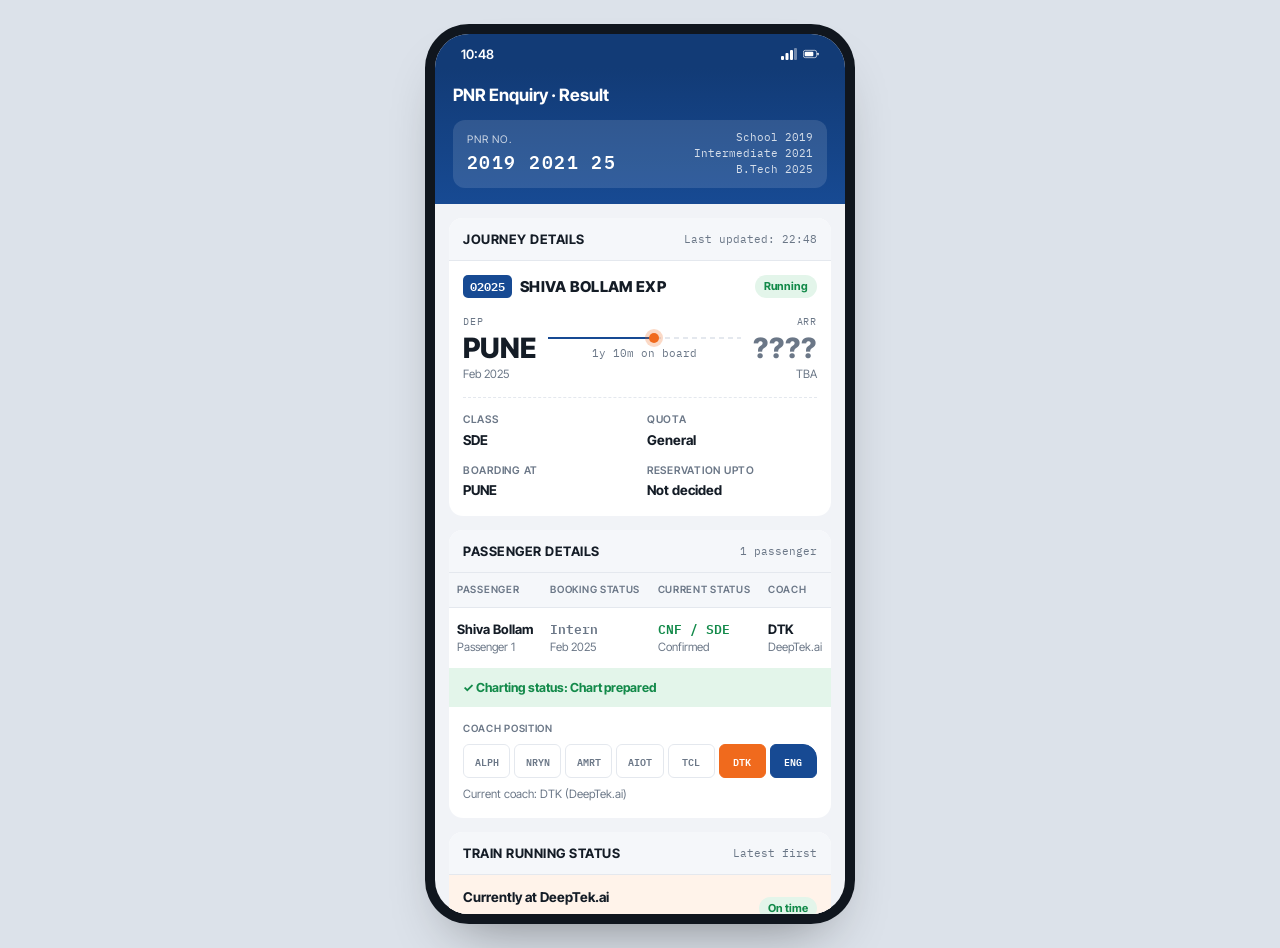
==== commit 66d73067: "Rename Shiva Bollam (6).html to index.html" ====
--- a/index.html
+++ b/index.html
@@ -238,4 +238,114 @@
           <div class="body"><span class="rail"></span><div class="dt"><div class="role"><h4>Software Development Engineer<small>Aug 2026 – now</small></h4><ul><li>Rebuilt high-volume processing around queues and parallel worker threads, making it more reliable and consistent.</li><li>Own production-critical fixes across several customer deployments, finding the root cause before fixing.</li><li>Improved performance and scalability with better database queries and data processing.</li><li>Extended reporting and data extraction for changing customer and operations needs.</li><li>Improved security by handling sensitive configuration data safely.</li></ul><div class="chips"><span>Java</span><span>Spring Boot</span><span>Multithreading</span><span>Queues</span><span>MySQL</span><span>PostgreSQL</span></div></div><div class="role"><h4>Associate SDE<small>Sep 2025 – Jul 2026</small></h4><ul><li>Shipped features across Augmento: filtering, reporting, messaging and workflow.</li><li>Built high availability for critical services with shared storage and database failover.</li><li>Owned the mammography workflow end to end: AI results, image viewing, reports, and production issues.</li><li>Integrated third-party healthcare systems, and improved logging, monitoring, audit trails and report extraction.</li></ul><div class="chips"><span>Java</span><span>Spring Boot</span><span>React</span><span>MySQL</span><span>Database HA</span><span>Linux</span></div></div><div class="role"><h4>Software Development Intern<small>Feb – Aug 2025</small></h4><ul><li>Built full-stack features for Augmento Enterprise, including multi-monitor viewing and better reporting.</li><li>Added SAML sign-in, and Java-based health checks for the app, infrastructure, database and services.</li><li>Set up AWS alerts that catch processing failures and infrastructure issues early.</li></ul><div class="chips"><span>Java</span><span>React</span><span>SAML</span><span>AWS SNS</span><span>Lambda</span><span>CloudWatch</span></div></div></div></div>
         </details>
         <details class="stn ">
-          <summary><span class="rail"><span class="dot"></span></span><span class="sn"><i>TCL</i><b>Tecell</b><span>Departed</span></span><span class="tm">Jan 25</span><span class="tm">J+          <summary><span class="rail"><span class="dot"></span></span><span class="sn"><i>TCL</i><b>Tecell</b><span>Departed</span></span><span class="tm">Jan 25</span><span class="tm">Jan 25</span></summary>
+          <div class="body"><span class="rail"></span><div class="dt"><h4>Node.js · EV systems</h4><p>Worked with Node.js and learned a lot about how EV machines work. I learned so much there that I probably owe Tecell a stipend.</p><div class="chips"><span>Node.js</span><span>JavaScript</span><span>EV systems</span></div></div></div>
+        </details>
+        <details class="stn ">
+          <summary><span class="rail"><span class="dot"></span></span><span class="sn"><i>AIOT</i><b>Amrita IoT Lab</b><span>Departed</span></span><span class="tm">Mar 23</span><span class="tm">Sep 23</span></summary>
+          <div class="body"><span class="rail"></span><div class="dt"><h4>Developer · IoT smart meters</h4><p>Worked with the university's senior management on two campus systems.</p><ul><li><b>Energy meter:</b> reads data from sensors, shows consumption, flags overuse, suggests precautions, and signals the sensors to cut the main supply when the limit is crossed.</li><li><b>Water meter:</b> doctors enter the chemicals found in water samples. The app estimates how pure the water is, stores it, and shows which chemical to add and how much.</li></ul><div class="chips"><span>IoT</span><span>Sensors</span><span>Electrical systems</span><span>Dashboards</span></div></div></div>
+        </details>
+        <details class="stn ">
+          <summary><span class="rail"><span class="dot"></span></span><span class="sn"><i>AMRT</i><b>Amrita Vishwa Vidyapeetham</b><span>Departed</span></span><span class="tm">2021</span><span class="tm">2025</span></summary>
+          <div class="body"><span class="rail"></span><div class="dt"><h4>B.Tech · Computer Science (AI)</h4><p>Learned operating systems, databases, networks, OOP, Java, and data structures and algorithms. Also learned how to present and how to take ownership of my work.</p><div class="chips"><span>OS</span><span>DBMS</span><span>Networks</span><span>Java</span><span>DSA</span><span>Presentation</span></div></div></div>
+        </details>
+        <details class="stn ">
+          <summary><span class="rail"><span class="dot"></span></span><span class="sn"><i>NRYN</i><b>Narayana</b><span>Departed</span></span><span class="tm">2019</span><span class="tm">2021</span></summary>
+          <div class="body"><span class="rail"></span><div class="dt"><h4>Intermediate · MPC</h4><p>Maths, physics and chemistry. Finished with <span class="grade">93.7%</span></p><p>One of the two years was spent at home because of the lockdown. The other year taught me a lot, in studies and as a person.</p><div class="chips"><span>Maths</span><span>Physics</span><span>Chemistry</span><span>Self-study</span></div></div></div>
+        </details>
+        <details class="stn src">
+          <summary><span class="rail"><span class="dot"></span></span><span class="sn"><i>ALPH · SOURCE</i><b>Alphores Gurukula</b><span>Departed</span></span><span class="tm">2016</span><span class="tm">2019</span></summary>
+          <div class="body"><span class="rail"></span><div class="dt"><h4>Schooling</h4><p>Completed with <span class="grade">9.8 GPA</span></p><ul><li>Won multiple gold and silver medals in SOF Olympiad competitions.</li><li>Took part in speech competitions and gave talks on stage.</li></ul><div class="chips"><span>Public speaking</span><span>Olympiads</span></div></div></div>
+        </details>
+        <p class="tapnote">Tap any station to see the full details.</p>
+      </section>
+
+      <section class="panel" aria-labelledby="h-st">
+        <div class="ph"><h2 id="h-st">Special Trains</h2><span>Projects</span></div>
+        <article class="svc">
+          <header><h3>PlaneCone.ai</h3><span>Jul 2026 – now</span></header>
+          <p>An AI platform that helps doctors detect breast cancer in mammograms.</p>
+          <div class="stat"><b>100K+</b><span>in combined API credits received from different programs</span></div>
+          <ul>
+            <li>A pipeline that takes DICOM scans, checks their metadata, and sends each study to the model.</li>
+            <li>A detection model trained on the RSNA dataset that scores all four views: LCC, RCC, LMLO and RMLO.</li>
+            <li>A dashboard where doctors upload studies, follow each AI job, and get a draft report.</li>
+            <li>Secure sign-in and cloud storage for scans and reports.</li>
+          </ul>
+          <p class="lbl">Skills used</p>
+          <div class="chips"><span>React</span><span>Node.js</span><span>Python</span><span>TensorFlow</span><span>PyTorch</span><span>DICOM</span><span>MySQL</span><span>Google Cloud</span><span>JWT</span></div>
+          <a class="plink" href="https://planeconeai-frontend.planecone-ai.workers.dev/">planecone.ai ↗</a>
+        </article>
+        <article class="svc">
+          <header><h3>DICOM extensions</h3><span>VS Code &amp; Antigravity</span></header>
+          <p>DICOM analysis tools and other extensions that let developers open and inspect medical scans inside their code editor.</p>
+          <div class="stat"><b>10K+</b><span>downloads. People I've never met raise tickets on it.</span></div>
+          <p class="lbl">Skills used</p>
+          <div class="chips"><span>JavaScript</span><span>VS Code Extension API</span><span>DICOM</span><span>Open source</span></div>
+          <a class="plink" href="https://open-vsx.org/extension/shivabollam07/dicom-viewer">Open VSX ↗</a>
+        </article>
+      </section>
+
+      <section class="panel" aria-labelledby="h-pub">
+        <div class="ph"><h2 id="h-pub">Publications</h2><span>23 on dev.to</span></div>
+        <div class="pubs">
+          <a href="https://dev.to/shivabollam07/understanding-the-osi-model-a-step-by-step-breakdown-3np1">Understanding the OSI model, step by step<span>Oct 24</span></a>
+          <a href="https://dev.to/shivabollam07/js-vs-jsx-should-you-write-your-react-code-in-jsx-3mp9">.js vs .jsx: which should you use?<span>Sep 24</span></a>
+          <a href="https://dev.to/shivabollam07/what-happens-when-we-run-a-java-code-1p8i">What happens when we run a .java file?<span>Aug 23</span></a>
+          <a href="https://dev.to/shivabollam07/exploring-java-threading-a-beginners-guide-211m">Exploring Java threading<span>Sep 23</span></a>
+        </div>
+      </section>
+
+      <section class="panel" aria-labelledby="h-pp">
+        <div class="ph"><h2 id="h-pp">Passenger Preferences</h2><span>Outside work</span></div>
+        <div class="prefs">
+          <p>I play basketball, listen to music, and sometimes stare at a wall for two hours straight.</p>
+          <p>I'm interested in tech and business, and I like learning every kind of skill, even ones I don't use.</p>
+          <p class="quote">Being able to do something is an art, and a blessing.</p>
+          <dl class="kvs">
+            <dt>Skills</dt><dd>Java, Spring Boot, Hibernate, React, Node.js, Express, MySQL, PostgreSQL, MongoDB, AWS, Git, Linux</dd>
+            <dt>Interests</dt><dd>Technology, business, learning new skills</dd>
+            <dt>Hobbies</dt><dd>Basketball, music</dd>
+          </dl>
+        </div>
+      </section>
+
+      <section class="panel" aria-labelledby="h-eq">
+        <div class="ph"><h2 id="h-eq">Enquiry · Book Next Journey</h2><span>Contact</span></div>
+        <div class="enq">
+          <div class="rac"><b>RAC OK</b><span>Not picky about the seat. Even a half seat works, so reach out.</span></div>
+          <div class="mail"><code id="email">shivabollam07@gmail.com</code></div>
+          <div class="btns">
+            <a class="cbtn li js-li" href="https://www.linkedin.com/search/results/people/?keywords=Bollam%20Shiva"><svg viewBox="0 0 24 24" aria-hidden="true"><path d="M4.98 3.5a2.5 2.5 0 1 1 0 5 2.5 2.5 0 0 1 0-5zM3 9h4v12H3zM9 9h3.8v1.7h.05c.53-1 1.83-2.05 3.77-2.05C20.6 8.65 21 11.2 21 14.5V21h-4v-5.8c0-1.4-.03-3.2-1.95-3.2-1.95 0-2.25 1.52-2.25 3.1V21H9z"/></svg>Connect on LinkedIn</a>
+            <button class="cbtn mailbtn" type="button" id="copymail">Copy email</button>
+            <a class="cbtn" href="https://drive.google.com/file/d/182ART_bY3NYrq43j4HoFmFpjrq2p7kBx/view?usp=drivesdk">CV ↗</a>
+            <a class="cbtn" href="https://github.com/ShivaBollam07">GitHub</a>
+            <a class="cbtn" href="https://dev.to/shivabollam07">dev.to</a>
+            <a class="cbtn" href="https://leetcode.com/u/shivabollam07/">LeetCode</a>
+          </div>
+        </div>
+      </section>
+
+      <p class="foot">PNR 2019 2021 25 · Shiva Bollam</p>
+    </div>
+  </main>
+</div>
+
+<script>
+(function(){
+  var b=document.getElementById('copymail'),el=document.getElementById('email');
+  b.addEventListener('click',function(){
+    function done(){b.textContent='Email copied';setTimeout(function(){b.textContent='Copy email'},1500)}
+    function fb(){var r=document.createRange();r.selectNodeContents(el);var s=getSelection();s.removeAllRanges();s.addRange(r)}
+    try{navigator.clipboard.writeText(el.textContent).then(done,fb)}catch(_){fb()}
+  });
+  var d=new Date(), mo=(d.getFullYear()-2025)*12+(d.getMonth()-1), y=Math.floor(mo/12), m=mo%12;
+  document.getElementById('dur').textContent=(y?y+'y ':'')+m+'m on board';
+  document.getElementById('upd').textContent='Last updated: '+String(d.getHours()).padStart(2,'0')+':'+String(d.getMinutes()).padStart(2,'0');
+  var clock=document.getElementById('clock');
+  function tick(){var t=new Date();clock.textContent=(t.getHours()%12||12)+':'+String(t.getMinutes()).padStart(2,'0')}
+  tick();setInterval(tick,20000);
+})();
+</script>
+
+</body></html>
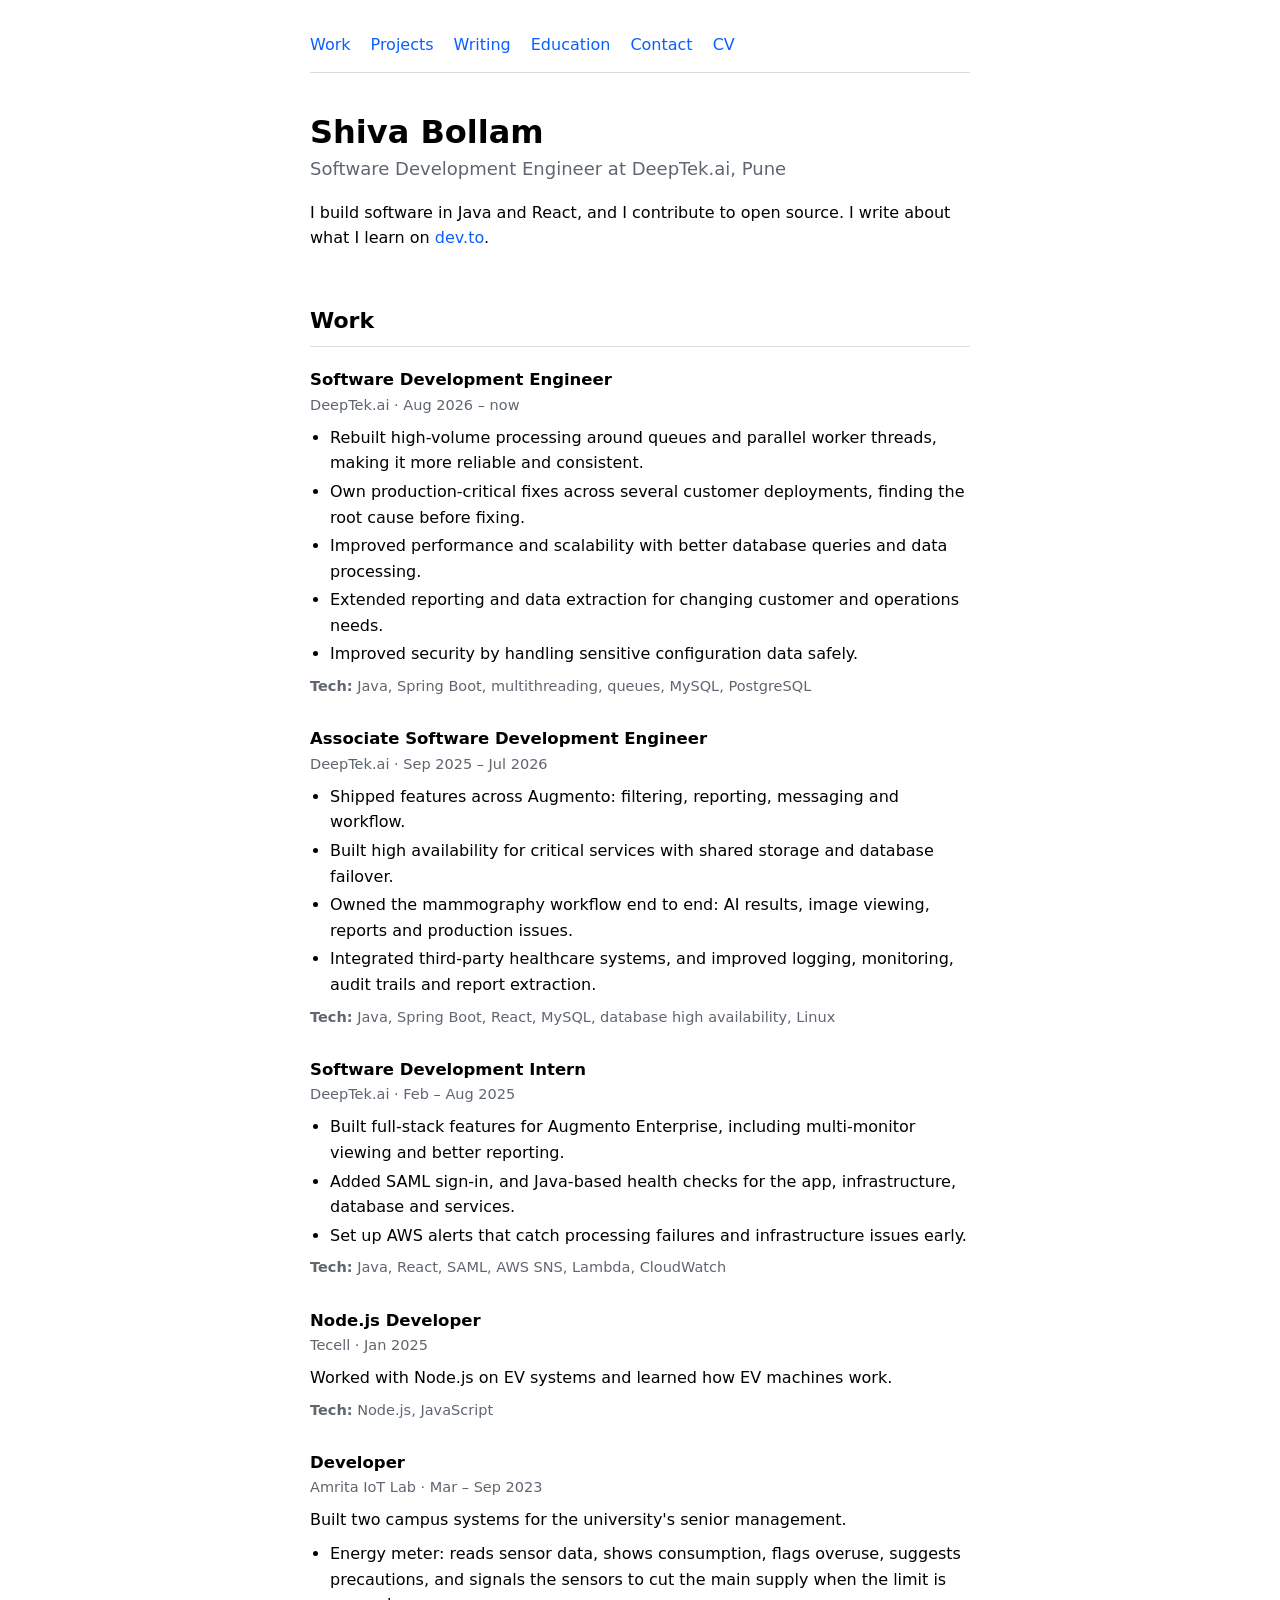
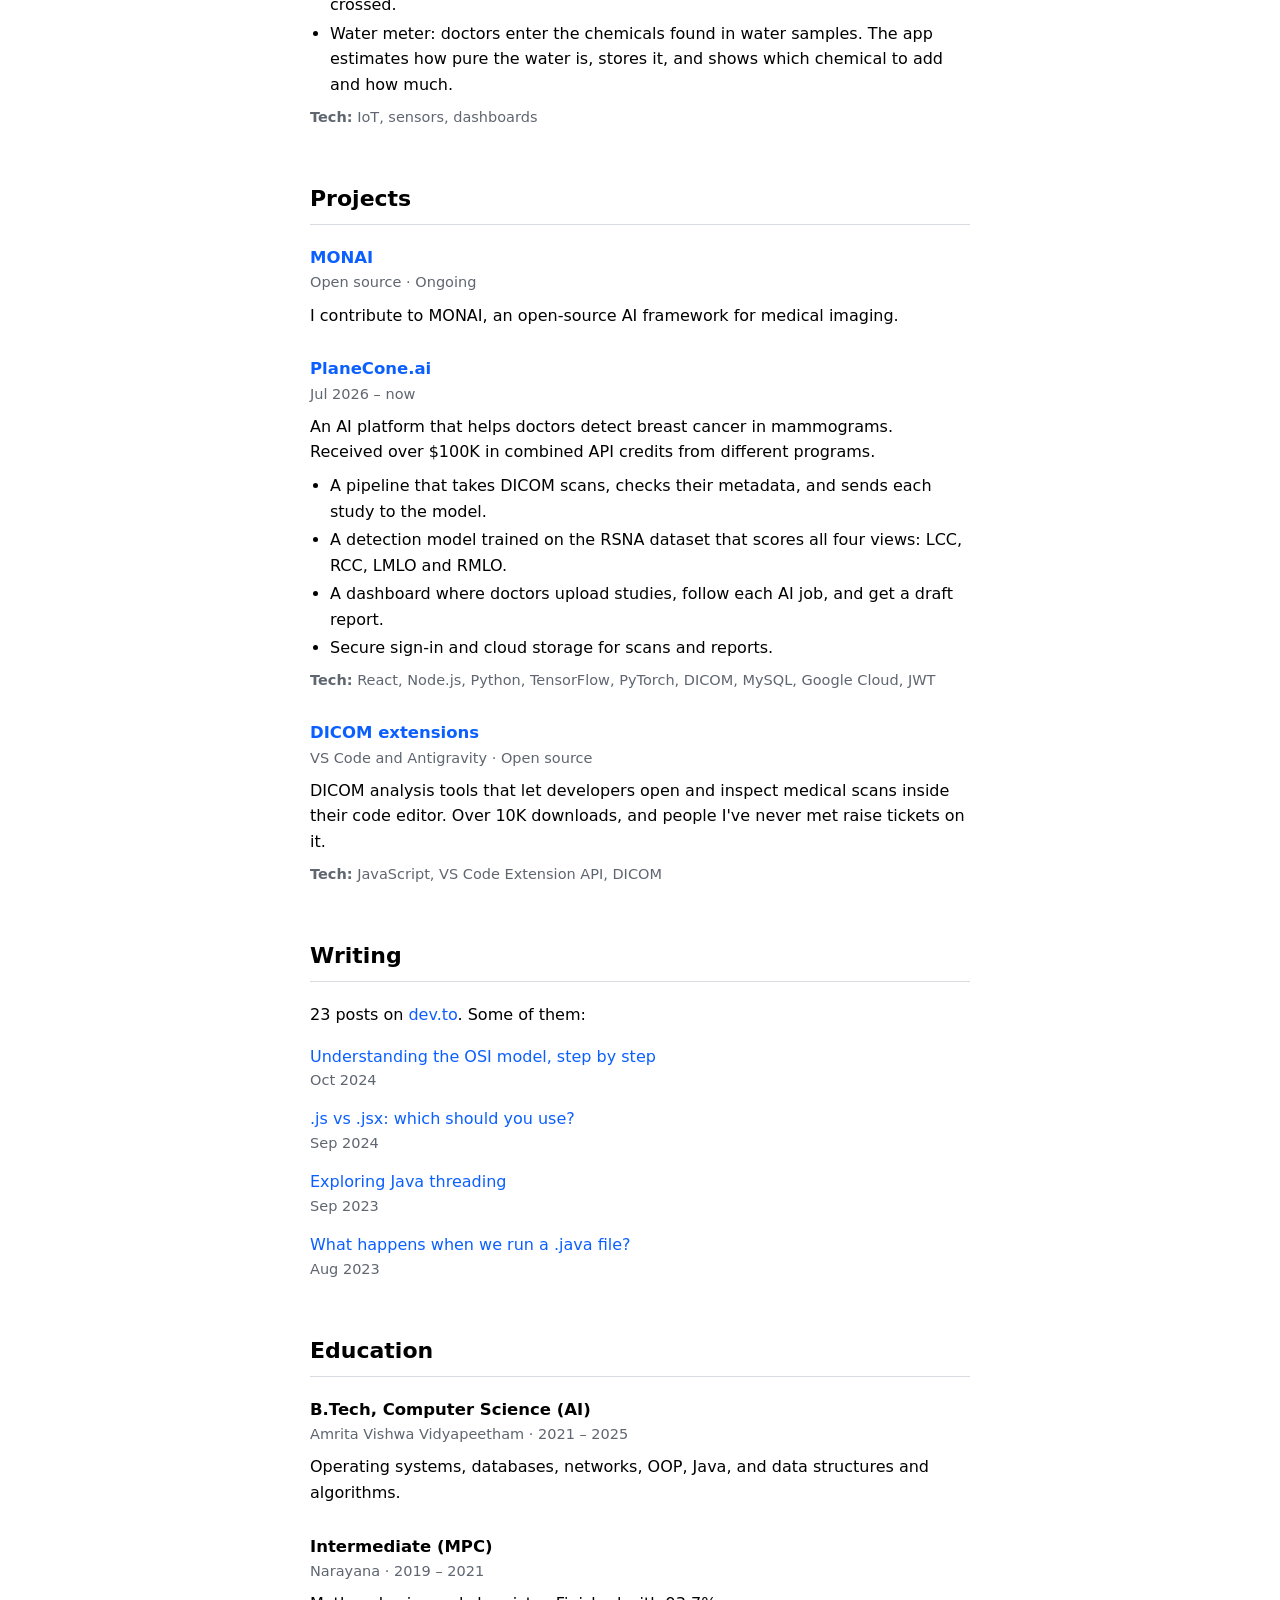
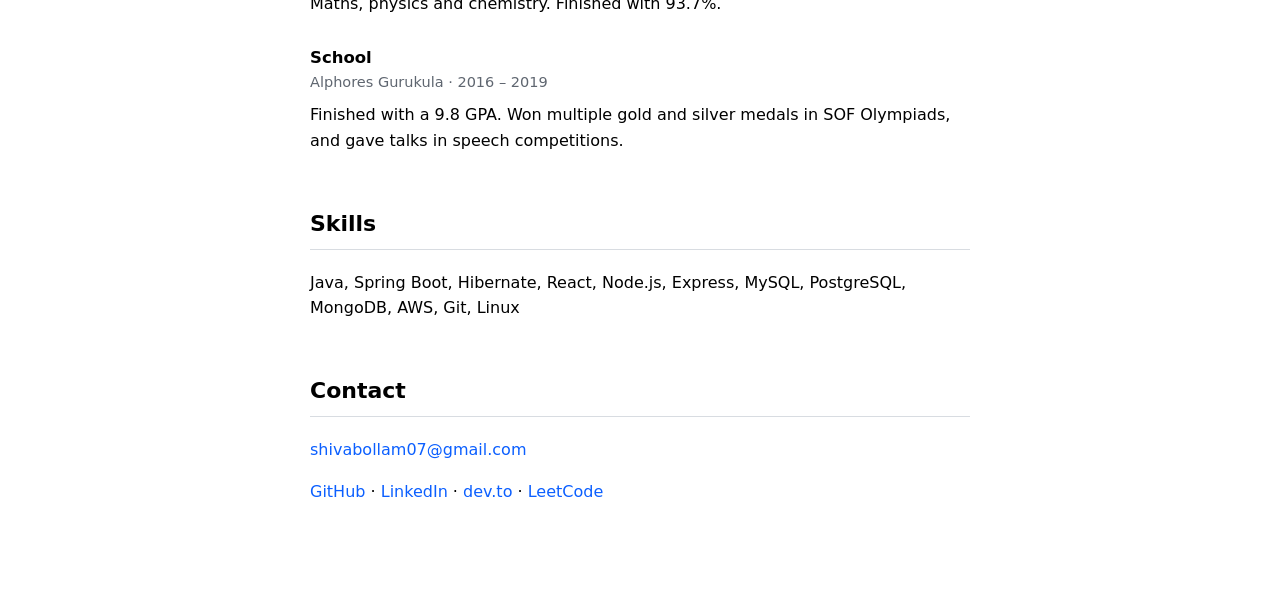
==== commit 35a1410a: "Update index.html" ====
--- a/index.html
+++ b/index.html
@@ -1,351 +1,203 @@
-<!doctype html><html><head><meta charset=utf8><meta name=viewport content="width=device-width,initial-scale=1,viewport-fit=cover"><style>:root{color-scheme:light;box-sizing:border-box;padding-top:env(safe-area-inset-top,0px);padding-bottom:env(safe-area-inset-bottom,0px)}html{scroll-padding-top:env(safe-area-inset-top,0px)}body{margin:0;padding:0;font:14px -apple-system,BlinkMacSystemFont,sans-serif;background:#fff;color:#000}img{max-width:100%}[hidden]:not([hidden=until-found i]){display:none!important}</style></head><body>
+<!doctype html>
+<html lang="en">
+<head>
+<meta charset="utf-8">
+<meta name="viewport" content="width=device-width, initial-scale=1">
 <title>Shiva Bollam</title>
-<meta name="claude:viewport-fit-sides" content="cover">
-<link rel="preconnect" href="https://fonts.googleapis.com">
-<link rel="stylesheet" href="https://fonts.googleapis.com/css2?family=Inter+Tight:wght@500;600;700;800&family=IBM+Plex+Mono:wght@400;500;600&display=swap">
+<meta name="description" content="Shiva Bollam, Software Development Engineer at DeepTek.ai.">
 <style>
-/* Layout: a single-screen PNR enquiry result inside a phone frame. Fixed app header with the PNR, one scroll of railway-style panels: Journey Details, Passenger Details, Train Running Status, Special Trains, Publications, Passenger Preferences, Enquiry. */
 :root{
-  --desk:#DCE2EA; --bg:#F1F3F7; --card:#FFFFFF; --ink:#141C26; --soft:#6B7787; --line:#E4E8EE; --thead:#F5F7FA;
-  --bar:#174A93; --bar2:#123B76; --onbar:#FFFFFF; --accent:#F06A1D; --ok:#138A4A; --okbg:#E3F5EA; --warnbg:#FFF3EA; --chip:#F3F5F8; --link:#174A93;
-  --ui:"Inter Tight",system-ui,-apple-system,"Segoe UI",Roboto,sans-serif;
-  --mono:"IBM Plex Mono",ui-monospace,Menlo,Consolas,monospace;
+  --bg:#ffffff; --text:#000000; --muted:#5f6670; --line:#d8dce1; --link:#0b5fff;
+  color-scheme:light;
 }
-@media (prefers-color-scheme:dark){:root:not([data-theme="light"]){
-  --desk:#05080C; --bg:#0C1117; --card:#151D27; --ink:#E6EBF1; --soft:#8B98A7; --line:#222D3A; --thead:#1A2430;
-  --bar:#143A72; --bar2:#0F2D59; --onbar:#EEF3F9; --accent:#FF8A45; --ok:#47C985; --okbg:#10291C; --warnbg:#251A10; --chip:#1B2531; --link:#8DB8F0; color-scheme:dark}}
-:root[data-theme="dark"]{--desk:#05080C; --bg:#0C1117; --card:#151D27; --ink:#E6EBF1; --soft:#8B98A7; --line:#222D3A; --thead:#1A2430;
-  --bar:#143A72; --bar2:#0F2D59; --onbar:#EEF3F9; --accent:#FF8A45; --ok:#47C985; --okbg:#10291C; --warnbg:#251A10; --chip:#1B2531; --link:#8DB8F0; color-scheme:dark}
-
-html,body{height:100%}
-body{background:var(--desk);color:var(--ink);font-family:var(--ui);font-size:14.5px;line-height:1.55;display:flex;justify-content:center;align-items:center;
-  padding-left:max(16px,env(safe-area-inset-left,0px));padding-right:max(16px,env(safe-area-inset-right,0px));padding-block:24px}
-a{color:inherit}
-:focus-visible{outline:2px solid var(--accent);outline-offset:2px;border-radius:6px}
-
-.phone{width:410px;max-width:100%;height:min(880px,100%);background:var(--bg);border-radius:34px;overflow:hidden;display:flex;flex-direction:column;
-  box-shadow:0 0 0 10px #10161E,0 30px 60px -20px rgba(0,0,0,.45)}
-.sbar{background:var(--bar2);color:var(--onbar);display:flex;justify-content:space-between;align-items:center;padding:10px 26px 4px;font-size:13px;font-weight:600}
-.sbar span:last-child{display:flex;gap:6px;align-items:center}
-.sbar svg{width:16px;height:12px;fill:currentColor}
-@media (max-width:520px){
-  body{padding:0;align-items:stretch}
-  .phone{width:100%;height:100%;border-radius:0;box-shadow:none}
-  .sbar{display:none}
+*{box-sizing:border-box}
+html{-webkit-text-size-adjust:100%;scroll-behavior:smooth}
+body{
+  margin:0; background:var(--bg); color:var(--text);
+  font:16px/1.6 system-ui,-apple-system,"Segoe UI",Roboto,Helvetica,Arial,sans-serif;
+  padding:32px max(20px,env(safe-area-inset-right)) 80px max(20px,env(safe-area-inset-left));
 }
-
-.head{background:linear-gradient(var(--bar2),var(--bar));color:var(--onbar);padding:14px 18px 16px;display:flex;flex-direction:column;gap:12px}
-.head h1{margin:0;font-size:17px;font-weight:700}
-.pnr{background:rgba(255,255,255,.12);border-radius:12px;padding:10px 14px;display:flex;justify-content:space-between;align-items:center;gap:10px}
-.pnr small{display:block;font-size:10.5px;letter-spacing:.1em;text-transform:uppercase;opacity:.75}
-.pnr b{font-family:var(--mono);font-size:18px;font-weight:600;letter-spacing:.08em}
-.pnr .key{font-family:var(--mono);font-size:10.5px;opacity:.8;text-align:right;line-height:1.5}
-
-.scroll{flex:1;overflow-y:auto;overscroll-behavior:contain;scrollbar-width:thin}
-.inner{padding:14px max(14px,env(safe-area-inset-left,0px)) 28px max(14px,env(safe-area-inset-right,0px));display:flex;flex-direction:column;gap:14px}
-
-.panel{background:var(--card);border-radius:14px;overflow:hidden}
-.ph{display:flex;justify-content:space-between;align-items:center;gap:8px;padding:11px 14px;background:var(--thead);border-bottom:1px solid var(--line)}
-.ph h2{margin:0;font-size:13px;font-weight:700;letter-spacing:.04em;text-transform:uppercase}
-.ph span{font-family:var(--mono);font-size:10.5px;color:var(--soft)}
-.pb{padding:14px}
-
-/* journey details */
-.trainrow{display:flex;align-items:center;gap:8px;flex-wrap:wrap}
-.tno{font-family:var(--mono);font-size:12px;font-weight:600;color:var(--onbar);background:var(--bar);padding:2px 7px;border-radius:5px}
-.tname{font-weight:800;font-size:15px;letter-spacing:.02em}
-.run{margin-left:auto;font-size:11px;font-weight:700;color:var(--ok);background:var(--okbg);padding:3px 9px;border-radius:999px}
-.route{display:grid;grid-template-columns:auto minmax(0,1fr) auto;gap:12px;align-items:center;margin:16px 0 4px}
-.rs b{display:block;font-size:28px;font-weight:800;line-height:1}
-.rs span{display:block;font-size:11.5px;color:var(--soft);margin-top:4px}
-.rs.r{text-align:right}
-.rs.r b{color:var(--soft)}
-.rs .tag{font-family:var(--mono);font-size:10px;letter-spacing:.08em;text-transform:uppercase;color:var(--soft);margin:0 0 4px}
-.mid{display:flex;flex-direction:column;align-items:center;gap:6px;font-family:var(--mono);font-size:10.5px;color:var(--soft);white-space:nowrap}
-.mid .rline{width:100%}
-.rline{position:relative;height:2px;background:repeating-linear-gradient(90deg,var(--line) 0 5px,transparent 5px 9px)}
-.rline::before{content:"";position:absolute;inset:0 45% 0 0;background:var(--bar)}
-.rline::after{content:"";position:absolute;left:55%;top:50%;width:10px;height:10px;margin:-5px;border-radius:50%;background:var(--accent);box-shadow:0 0 0 4px color-mix(in srgb,var(--accent) 25%,transparent)}
-.kvg{display:grid;grid-template-columns:repeat(2,minmax(0,1fr));gap:12px 14px;margin-top:14px;padding-top:14px;border-top:1px dashed var(--line)}
-.kvg small{display:block;font-size:10.5px;letter-spacing:.07em;text-transform:uppercase;color:var(--soft);font-weight:600}
-.kvg b{font-size:13.5px;font-weight:700}
-
-table{width:100%;border-collapse:collapse;font-size:13px}
-th{font-size:10px;letter-spacing:.07em;text-transform:uppercase;color:var(--soft);font-weight:600;text-align:left;padding:9px 8px;background:var(--thead);border-bottom:1px solid var(--line)}
-td{padding:11px 8px;vertical-align:top;border-bottom:1px solid var(--line)}
-tr:last-child td{border-bottom:0}
-td small{display:block;color:var(--soft);font-size:11.5px}
-.cnf{font-family:var(--mono);font-weight:600;color:var(--ok)}
-.wl{font-family:var(--mono);font-weight:600;color:var(--soft)}
-.chart{display:flex;align-items:center;gap:8px;padding:10px 14px;background:var(--okbg);color:var(--ok);font-weight:700;font-size:12.5px}
-
-.coaches{display:flex;gap:4px;margin-top:2px}
-.coach{flex:1 1 0;min-width:0;height:32px;border-radius:6px;border:1.5px solid var(--line);display:grid;place-items:center;font-family:var(--mono);font-size:9.5px;font-weight:600;color:var(--soft)}
-.coach.eng{border-radius:6px 14px 6px 6px;background:var(--bar);border-color:var(--bar);color:var(--onbar)}
-.coach.you{background:var(--accent);border-color:var(--accent);color:#fff}
-.note{font-size:11.5px;color:var(--soft);margin:8px 0 0}
-
-/* running status */
-.now{display:flex;gap:10px;align-items:center;padding:11px 14px;background:var(--warnbg);border-bottom:1px solid var(--line)}
-.now b{font-size:13.5px}
-.now span{font-size:12px;color:var(--soft)}
-.now em{margin-left:auto;font-style:normal;font-size:11px;font-weight:700;color:var(--ok);background:var(--okbg);padding:3px 9px;border-radius:999px;white-space:nowrap}
-.cols{display:grid;grid-template-columns:20px minmax(0,1fr) 50px 50px;gap:10px;padding:8px 14px;font-size:10px;letter-spacing:.07em;text-transform:uppercase;color:var(--soft);font-weight:600;background:var(--thead);border-bottom:1px solid var(--line)}
-.cols span:nth-child(n+3){text-align:right}
-.stn summary{list-style:none;display:grid;grid-template-columns:20px minmax(0,1fr) 50px 50px;gap:10px;align-items:center;padding:14px;cursor:pointer}
-.stn summary::-webkit-details-marker{display:none}
-.stn summary:hover .sn b{color:var(--link)}
-.stn + .stn summary{border-top:1px solid var(--line)}
-.rail{position:relative;align-self:stretch;display:flex;justify-content:center}
-.rail::before{content:"";position:absolute;top:-15px;bottom:-15px;width:3px;background:var(--bar)}
-.stn.src summary .rail::before{bottom:50%}
-.stn.src .body .rail::before{display:none}
-.stn.cur summary .rail::before{top:50%}
-.stn.next summary .rail::before{bottom:50%;background:repeating-linear-gradient(var(--soft) 0 3px,transparent 3px 7px)}
-.dot{position:relative;z-index:1;align-self:center;width:12px;height:12px;border-radius:50%;background:var(--bar);border:3px solid var(--bar)}
-.stn.next .dot{background:var(--card);border:2px dashed var(--soft)}
-.stn.cur summary,.stn.cur .body{background:var(--warnbg)}
-.stn.cur .dot{width:20px;height:20px;border:0;background:var(--accent);box-shadow:0 0 0 4px color-mix(in srgb,var(--accent) 25%,transparent)}
-.stn.next .rail{}
-.sn{min-width:0}
-.sn i{display:block;font-style:normal;font-family:var(--mono);font-size:10px;color:var(--soft);letter-spacing:.06em}
-.sn b{display:flex;align-items:center;gap:6px;font-size:14.5px;font-weight:700;line-height:1.3}
-.sn b::after{content:"\203A";font-weight:400;color:var(--soft);transition:transform .2s}
-.stn[open] .sn b::after{transform:rotate(90deg)}
-.sn span{display:block;font-size:11.5px;font-weight:600;color:var(--soft)}
-.stn.cur .sn i,.stn.cur .sn span{color:var(--accent)}
-.stn.next .sn span{color:var(--ok)}
-.tm{font-family:var(--mono);font-size:11px;text-align:right;line-height:1.3}
-.tm.d{color:var(--soft)}
-.body{display:grid;grid-template-columns:20px minmax(0,1fr);gap:10px;padding:0 14px 16px}
-.body .rail::before{top:0;bottom:0}
-.stn.next .body .rail::before{display:none}
-.dt{display:flex;flex-direction:column;gap:9px;font-size:13px;min-width:0;border-left:2px solid var(--line);padding-left:12px}
-.dt h4{margin:0;font-size:13.5px;font-weight:700}
-.dt h4 small{font-family:var(--mono);font-weight:500;font-size:10.5px;color:var(--soft);margin-left:6px}
-.dt h4 + *{margin-top:-4px}
-.dt .role + .role{border-top:1px dashed var(--line);padding-top:10px}
-.dt .role{display:flex;flex-direction:column;gap:7px}
-.dt p{margin:0}
-.dt ul{margin:0;padding-left:16px;display:flex;flex-direction:column;gap:5px}
-.dt li::marker{color:var(--soft)}
-.chips{display:flex;flex-wrap:wrap;gap:5px}
-.chips span{font-family:var(--mono);font-size:10.5px;font-weight:500;padding:2px 7px;border-radius:6px;background:var(--chip);color:var(--soft);border:1px solid var(--line)}
-.grade{font-family:var(--mono);font-size:11.5px;font-weight:600;color:var(--ok);background:var(--okbg);padding:1px 7px;border-radius:5px}
-.tapnote{margin:0;padding:10px 14px 14px;font-size:11.5px;color:var(--soft);border-top:1px solid var(--line)}
-.rac{display:flex;align-items:center;gap:10px;background:var(--warnbg);border-radius:10px;padding:10px 12px;font-size:13px}
-.rac b{font-family:var(--mono);color:var(--accent);font-size:13px;white-space:nowrap}
-
-/* special trains */
-.svc{padding:14px;display:flex;flex-direction:column;gap:10px}
-.svc + .svc{border-top:1px solid var(--line)}
-.svc header{display:flex;justify-content:space-between;align-items:baseline;gap:4px 10px;flex-wrap:wrap}
-.svc h3{margin:0;font-size:15.5px;font-weight:800}
-.svc header span{font-family:var(--mono);font-size:10.5px;color:var(--soft)}
-.svc p{margin:0;font-size:13.5px}
-.svc ul{margin:0;padding-left:16px;display:flex;flex-direction:column;gap:5px;font-size:13px}
-.stat{display:flex;align-items:center;gap:12px;background:var(--okbg);border-radius:10px;padding:9px 12px}
-.stat b{font-size:22px;font-weight:800;color:var(--ok);line-height:1}
-.stat span{font-size:12.5px}
-.plink{font-weight:700;font-size:13px;color:var(--link);text-decoration:none}
-.plink:hover{text-decoration:underline}
-.lbl{font-size:10px;letter-spacing:.07em;text-transform:uppercase;color:var(--soft);font-weight:600;margin:0 0 -4px!important}
-
-/* publications */
-.pubs a{display:flex;justify-content:space-between;gap:12px;padding:12px 14px;text-decoration:none;font-size:13.5px;font-weight:600}
-.pubs a + a{border-top:1px solid var(--line)}
-.pubs a:hover{color:var(--link)}
-.pubs span{font-family:var(--mono);font-size:11px;color:var(--soft);font-weight:400;white-space:nowrap}
-
-/* preferences */
-.prefs{padding:14px;display:flex;flex-direction:column;gap:10px}
-.prefs p{margin:0;font-size:13.5px}
-.quote{font-size:15px!important;font-weight:700;border-left:3px solid var(--accent);padding-left:12px}
-.kvs{display:grid;grid-template-columns:90px minmax(0,1fr);gap:8px 12px;font-size:13px;padding-top:12px;margin:2px 0 0;border-top:1px dashed var(--line)}
-.kvs dt{color:var(--soft);font-size:10.5px;letter-spacing:.06em;text-transform:uppercase;font-weight:600;padding-top:2px}
-.kvs dd{margin:0}
-
-/* enquiry */
-.enq{padding:14px;display:flex;flex-direction:column;gap:10px}
-.mail{display:flex;align-items:center;justify-content:space-between;gap:10px;background:var(--chip);border-radius:10px;padding:10px 12px;font-family:var(--mono);font-size:13px}
-.mail code{font-family:inherit;user-select:all;overflow-wrap:anywhere}
-.btns{display:grid;grid-template-columns:1fr 1fr;gap:8px}
-.cbtn{display:flex;align-items:center;justify-content:center;gap:8px;font-weight:700;font-size:13.5px;padding:11px;border-radius:10px;text-decoration:none;border:1px solid var(--line);background:var(--card);cursor:pointer;font-family:var(--ui);color:var(--ink)}
-.cbtn:hover{border-color:var(--soft)}
-.cbtn svg{width:16px;height:16px;fill:currentColor}
-.cbtn.li{grid-column:1/-1;background:#0A66C2;border-color:#0A66C2;color:#fff}
-.cbtn.mailbtn{grid-column:1/-1;background:var(--accent);border-color:var(--accent);color:#fff}
-.foot{text-align:center;font-family:var(--mono);font-size:10.5px;color:var(--soft);margin:4px 0 0}
+main,.nav{max-width:660px;margin:0 auto}
+a{color:var(--link);text-decoration:none}
+a:hover{text-decoration:underline}
+:focus-visible{outline:2px solid var(--link);outline-offset:2px;border-radius:2px}
+
+.nav{display:flex;gap:20px;flex-wrap:wrap;padding-bottom:14px;border-bottom:1px solid var(--line)}
+
+h1{font-size:32px;line-height:1.2;margin:40px 0 4px;font-weight:700}
+.tagline{margin:0 0 16px;color:var(--muted);font-size:18px}
+.intro{margin:0}
+
+h2{font-size:22px;font-weight:700;margin:52px 0 20px;padding-bottom:8px;border-bottom:1px solid var(--line);scroll-margin-top:16px}
+
+.item{margin-bottom:28px}
+.item h3{font-size:16.5px;font-weight:700;margin:0}
+.item .meta{margin:0 0 8px;color:var(--muted);font-size:14.5px}
+.item p{margin:0 0 8px}
+.item ul{margin:0 0 8px;padding-left:20px}
+.item li{margin:3px 0}
+.stack{color:var(--muted);font-size:14.5px}
+.stack b{font-weight:600}
+
+.posts{list-style:none;padding:0;margin:0}
+.posts li{margin:0 0 14px}
+.posts .date{display:block;color:var(--muted);font-size:14.5px}
 </style>
-
-<div class="phone">
-  <div class="sbar" aria-hidden="true"><span id="clock">9:41</span><span><svg viewBox="0 0 16 12"><rect x="0" y="8" width="3" height="4" rx="1"/><rect x="4.5" y="5" width="3" height="7" rx="1"/><rect x="9" y="2" width="3" height="10" rx="1"/><rect x="13" y="0" width="3" height="12" rx="1" opacity=".4"/></svg><svg viewBox="0 0 24 12"><rect x=".5" y=".5" width="20" height="11" rx="3" fill="none" stroke="currentColor"/><rect x="2.5" y="2.5" width="13" height="7" rx="1.5"/><rect x="21.5" y="4" width="2" height="4" rx="1"/></svg></span></div>
-
-  <header class="head">
-    <h1>PNR Enquiry · Result</h1>
-    <div class="pnr">
-      <div><small>PNR No.</small><b>2019 2021 25</b></div>
-      <div class="key">School 2019<br>Intermediate 2021<br>B.Tech 2025</div>
-    </div>
-  </header>
-
-  <main class="scroll">
-    <div class="inner">
-
-      <section class="panel" aria-labelledby="h-jd">
-        <div class="ph"><h2 id="h-jd">Journey Details</h2><span id="upd">Last updated: now</span></div>
-        <div class="pb">
-          <div class="trainrow"><span class="tno">02025</span><span class="tname">SHIVA BOLLAM EXP</span><span class="run">Running</span></div>
-          <div class="route">
-            <div class="rs"><span class="tag">Dep</span><b>PUNE</b><span>Feb 2025</span></div>
-            <div class="mid"><div class="rline" aria-hidden="true"></div><span id="dur">Journey time</span></div>
-            <div class="rs r"><span class="tag">Arr</span><b>????</b><span>TBA</span></div>
-          </div>
-          <div class="kvg">
-            <div><small>Class</small><b>SDE</b></div>
-            <div><small>Quota</small><b>General</b></div>
-            <div><small>Boarding at</small><b>PUNE</b></div>
-            <div><small>Reservation upto</small><b>Not decided</b></div>
-          </div>
-        </div>
-      </section>
-
-      <section class="panel" aria-labelledby="h-pd">
-        <div class="ph"><h2 id="h-pd">Passenger Details</h2><span>1 passenger</span></div>
-        <table>
-          <thead><tr><th>Passenger</th><th>Booking status</th><th>Current status</th><th>Coach</th></tr></thead>
-          <tbody><tr>
-            <td><b>Shiva Bollam</b><small>Passenger 1</small></td>
-            <td><span class="wl">Intern</span><small>Feb 2025</small></td>
-            <td><span class="cnf">CNF / SDE</span><small>Confirmed</small></td>
-            <td><b>DTK</b><small>DeepTek.ai</small></td>
-          </tr></tbody>
-        </table>
-        <div class="chart">✓ Charting status: Chart prepared</div>
-        <div class="pb">
-          <p class="lbl" style="margin-bottom:8px!important">Coach position</p>
-          <div class="coaches"><span class="coach">ALPH</span><span class="coach">NRYN</span><span class="coach">AMRT</span><span class="coach">AIOT</span><span class="coach">TCL</span><span class="coach you">DTK</span><span class="coach eng">ENG</span></div>
-          <p class="note">Current coach: DTK (DeepTek.ai)</p>
-        </div>
-      </section>
-
-      <section class="panel" aria-labelledby="h-rs">
-        <div class="ph"><h2 id="h-rs">Train Running Status</h2><span>Latest first</span></div>
-        <div class="now"><div><b>Currently at DeepTek.ai</b><br><span id="since">Running since Feb 2025</span></div><em>On time</em></div>
-        <div class="cols" aria-hidden="true"><span></span><span>Station</span><span>Arr.</span><span>Dep.</span></div>
-        <details class="stn cur" open>
-          <summary><span class="rail"><span class="dot"></span></span><span class="sn"><i>DTK · CURRENT</i><b>DeepTek.ai</b><span>Train is here</span></span><span class="tm">Feb 25</span><span class="tm d">—</span></summary>
-          <div class="body"><span class="rail"></span><div class="dt"><div class="role"><h4>Software Development Engineer<small>Aug 2026 – now</small></h4><ul><li>Rebuilt high-volume processing around queues and parallel worker threads, making it more reliable and consistent.</li><li>Own production-critical fixes across several customer deployments, finding the root cause before fixing.</li><li>Improved performance and scalability with better database queries and data processing.</li><li>Extended reporting and data extraction for changing customer and operations needs.</li><li>Improved security by handling sensitive configuration data safely.</li></ul><div class="chips"><span>Java</span><span>Spring Boot</span><span>Multithreading</span><span>Queues</span><span>MySQL</span><span>PostgreSQL</span></div></div><div class="role"><h4>Associate SDE<small>Sep 2025 – Jul 2026</small></h4><ul><li>Shipped features across Augmento: filtering, reporting, messaging and workflow.</li><li>Built high availability for critical services with shared storage and database failover.</li><li>Owned the mammography workflow end to end: AI results, image viewing, reports, and production issues.</li><li>Integrated third-party healthcare systems, and improved logging, monitoring, audit trails and report extraction.</li></ul><div class="chips"><span>Java</span><span>Spring Boot</span><span>React</span><span>MySQL</span><span>Database HA</span><span>Linux</span></div></div><div class="role"><h4>Software Development Intern<small>Feb – Aug 2025</small></h4><ul><li>Built full-stack features for Augmento Enterprise, including multi-monitor viewing and better reporting.</li><li>Added SAML sign-in, and Java-based health checks for the app, infrastructure, database and services.</li><li>Set up AWS alerts that catch processing failures and infrastructure issues early.</li></ul><div class="chips"><span>Java</span><span>React</span><span>SAML</span><span>AWS SNS</span><span>Lambda</span><span>CloudWatch</span></div></div></div></div>
-        </details>
-        <details class="stn ">
-          <summary><span class="rail"><span class="dot"></span></span><span class="sn"><i>TCL</i><b>Tecell</b><span>Departed</span></span><span class="tm">Jan 25</span><span class="tm">Jan 25</span></summary>
-          <div class="body"><span class="rail"></span><div class="dt"><h4>Node.js · EV systems</h4><p>Worked with Node.js and learned a lot about how EV machines work. I learned so much there that I probably owe Tecell a stipend.</p><div class="chips"><span>Node.js</span><span>JavaScript</span><span>EV systems</span></div></div></div>
-        </details>
-        <details class="stn ">
-          <summary><span class="rail"><span class="dot"></span></span><span class="sn"><i>AIOT</i><b>Amrita IoT Lab</b><span>Departed</span></span><span class="tm">Mar 23</span><span class="tm">Sep 23</span></summary>
-          <div class="body"><span class="rail"></span><div class="dt"><h4>Developer · IoT smart meters</h4><p>Worked with the university's senior management on two campus systems.</p><ul><li><b>Energy meter:</b> reads data from sensors, shows consumption, flags overuse, suggests precautions, and signals the sensors to cut the main supply when the limit is crossed.</li><li><b>Water meter:</b> doctors enter the chemicals found in water samples. The app estimates how pure the water is, stores it, and shows which chemical to add and how much.</li></ul><div class="chips"><span>IoT</span><span>Sensors</span><span>Electrical systems</span><span>Dashboards</span></div></div></div>
-        </details>
-        <details class="stn ">
-          <summary><span class="rail"><span class="dot"></span></span><span class="sn"><i>AMRT</i><b>Amrita Vishwa Vidyapeetham</b><span>Departed</span></span><span class="tm">2021</span><span class="tm">2025</span></summary>
-          <div class="body"><span class="rail"></span><div class="dt"><h4>B.Tech · Computer Science (AI)</h4><p>Learned operating systems, databases, networks, OOP, Java, and data structures and algorithms. Also learned how to present and how to take ownership of my work.</p><div class="chips"><span>OS</span><span>DBMS</span><span>Networks</span><span>Java</span><span>DSA</span><span>Presentation</span></div></div></div>
-        </details>
-        <details class="stn ">
-          <summary><span class="rail"><span class="dot"></span></span><span class="sn"><i>NRYN</i><b>Narayana</b><span>Departed</span></span><span class="tm">2019</span><span class="tm">2021</span></summary>
-          <div class="body"><span class="rail"></span><div class="dt"><h4>Intermediate · MPC</h4><p>Maths, physics and chemistry. Finished with <span class="grade">93.7%</span></p><p>One of the two years was spent at home because of the lockdown. The other year taught me a lot, in studies and as a person.</p><div class="chips"><span>Maths</span><span>Physics</span><span>Chemistry</span><span>Self-study</span></div></div></div>
-        </details>
-        <details class="stn src">
-          <summary><span class="rail"><span class="dot"></span></span><span class="sn"><i>ALPH · SOURCE</i><b>Alphores Gurukula</b><span>Departed</span></span><span class="tm">2016</span><span class="tm">2019</span></summary>
-          <div class="body"><span class="rail"></span><div class="dt"><h4>Schooling</h4><p>Completed with <span class="grade">9.8 GPA</span></p><ul><li>Won multiple gold and silver medals in SOF Olympiad competitions.</li><li>Took part in speech competitions and gave talks on stage.</li></ul><div class="chips"><span>Public speaking</span><span>Olympiads</span></div></div></div>
-        </details>
-        <p class="tapnote">Tap any station to see the full details.</p>
-      </section>
-
-      <section class="panel" aria-labelledby="h-st">
-        <div class="ph"><h2 id="h-st">Special Trains</h2><span>Projects</span></div>
-        <article class="svc">
-          <header><h3>PlaneCone.ai</h3><span>Jul 2026 – now</span></header>
-          <p>An AI platform that helps doctors detect breast cancer in mammograms.</p>
-          <div class="stat"><b>100K+</b><span>in combined API credits received from different programs</span></div>
-          <ul>
-            <li>A pipeline that takes DICOM scans, checks their metadata, and sends each study to the model.</li>
-            <li>A detection model trained on the RSNA dataset that scores all four views: LCC, RCC, LMLO and RMLO.</li>
-            <li>A dashboard where doctors upload studies, follow each AI job, and get a draft report.</li>
-            <li>Secure sign-in and cloud storage for scans and reports.</li>
-          </ul>
-          <p class="lbl">Skills used</p>
-          <div class="chips"><span>React</span><span>Node.js</span><span>Python</span><span>TensorFlow</span><span>PyTorch</span><span>DICOM</span><span>MySQL</span><span>Google Cloud</span><span>JWT</span></div>
-          <a class="plink" href="https://planeconeai-frontend.planecone-ai.workers.dev/">planecone.ai ↗</a>
-        </article>
-        <article class="svc">
-          <header><h3>DICOM extensions</h3><span>VS Code &amp; Antigravity</span></header>
-          <p>DICOM analysis tools and other extensions that let developers open and inspect medical scans inside their code editor.</p>
-          <div class="stat"><b>10K+</b><span>downloads. People I've never met raise tickets on it.</span></div>
-          <p class="lbl">Skills used</p>
-          <div class="chips"><span>JavaScript</span><span>VS Code Extension API</span><span>DICOM</span><span>Open source</span></div>
-          <a class="plink" href="https://open-vsx.org/extension/shivabollam07/dicom-viewer">Open VSX ↗</a>
-        </article>
-      </section>
-
-      <section class="panel" aria-labelledby="h-pub">
-        <div class="ph"><h2 id="h-pub">Publications</h2><span>23 on dev.to</span></div>
-        <div class="pubs">
-          <a href="https://dev.to/shivabollam07/understanding-the-osi-model-a-step-by-step-breakdown-3np1">Understanding the OSI model, step by step<span>Oct 24</span></a>
-          <a href="https://dev.to/shivabollam07/js-vs-jsx-should-you-write-your-react-code-in-jsx-3mp9">.js vs .jsx: which should you use?<span>Sep 24</span></a>
-          <a href="https://dev.to/shivabollam07/what-happens-when-we-run-a-java-code-1p8i">What happens when we run a .java file?<span>Aug 23</span></a>
-          <a href="https://dev.to/shivabollam07/exploring-java-threading-a-beginners-guide-211m">Exploring Java threading<span>Sep 23</span></a>
-        </div>
-      </section>
-
-      <section class="panel" aria-labelledby="h-pp">
-        <div class="ph"><h2 id="h-pp">Passenger Preferences</h2><span>Outside work</span></div>
-        <div class="prefs">
-          <p>I play basketball, listen to music, and sometimes stare at a wall for two hours straight.</p>
-          <p>I'm interested in tech and business, and I like learning every kind of skill, even ones I don't use.</p>
-          <p class="quote">Being able to do something is an art, and a blessing.</p>
-          <dl class="kvs">
-            <dt>Skills</dt><dd>Java, Spring Boot, Hibernate, React, Node.js, Express, MySQL, PostgreSQL, MongoDB, AWS, Git, Linux</dd>
-            <dt>Interests</dt><dd>Technology, business, learning new skills</dd>
-            <dt>Hobbies</dt><dd>Basketball, music</dd>
-          </dl>
-        </div>
-      </section>
-
-      <section class="panel" aria-labelledby="h-eq">
-        <div class="ph"><h2 id="h-eq">Enquiry · Book Next Journey</h2><span>Contact</span></div>
-        <div class="enq">
-          <div class="rac"><b>RAC OK</b><span>Not picky about the seat. Even a half seat works, so reach out.</span></div>
-          <div class="mail"><code id="email">shivabollam07@gmail.com</code></div>
-          <div class="btns">
-            <a class="cbtn li js-li" href="https://www.linkedin.com/search/results/people/?keywords=Bollam%20Shiva"><svg viewBox="0 0 24 24" aria-hidden="true"><path d="M4.98 3.5a2.5 2.5 0 1 1 0 5 2.5 2.5 0 0 1 0-5zM3 9h4v12H3zM9 9h3.8v1.7h.05c.53-1 1.83-2.05 3.77-2.05C20.6 8.65 21 11.2 21 14.5V21h-4v-5.8c0-1.4-.03-3.2-1.95-3.2-1.95 0-2.25 1.52-2.25 3.1V21H9z"/></svg>Connect on LinkedIn</a>
-            <button class="cbtn mailbtn" type="button" id="copymail">Copy email</button>
-            <a class="cbtn" href="https://drive.google.com/file/d/182ART_bY3NYrq43j4HoFmFpjrq2p7kBx/view?usp=drivesdk">CV ↗</a>
-            <a class="cbtn" href="https://github.com/ShivaBollam07">GitHub</a>
-            <a class="cbtn" href="https://dev.to/shivabollam07">dev.to</a>
-            <a class="cbtn" href="https://leetcode.com/u/shivabollam07/">LeetCode</a>
-          </div>
-        </div>
-      </section>
-
-      <p class="foot">PNR 2019 2021 25 · Shiva Bollam</p>
-    </div>
-  </main>
-</div>
-
-<script>
-(function(){
-  var b=document.getElementById('copymail'),el=document.getElementById('email');
-  b.addEventListener('click',function(){
-    function done(){b.textContent='Email copied';setTimeout(function(){b.textContent='Copy email'},1500)}
-    function fb(){var r=document.createRange();r.selectNodeContents(el);var s=getSelection();s.removeAllRanges();s.addRange(r)}
-    try{navigator.clipboard.writeText(el.textContent).then(done,fb)}catch(_){fb()}
-  });
-  var d=new Date(), mo=(d.getFullYear()-2025)*12+(d.getMonth()-1), y=Math.floor(mo/12), m=mo%12;
-  document.getElementById('dur').textContent=(y?y+'y ':'')+m+'m on board';
-  document.getElementById('upd').textContent='Last updated: '+String(d.getHours()).padStart(2,'0')+':'+String(d.getMinutes()).padStart(2,'0');
-  var clock=document.getElementById('clock');
-  function tick(){var t=new Date();clock.textContent=(t.getHours()%12||12)+':'+String(t.getMinutes()).padStart(2,'0')}
-  tick();setInterval(tick,20000);
-})();
-</script>
-
-</body></html>
+</head>
+<body>
+
+<nav class="nav">
+  <a href="#work">Work</a>
+  <a href="#projects">Projects</a>
+  <a href="#writing">Writing</a>
+  <a href="#education">Education</a>
+  <a href="#contact">Contact</a>
+  <a href="https://drive.google.com/file/d/182ART_bY3NYrq43j4HoFmFpjrq2p7kBx/view?usp=drivesdk">CV</a>
+</nav>
+
+<main>
+
+<h1>Shiva Bollam</h1>
+<p class="tagline">Software Development Engineer at DeepTek.ai, Pune</p>
+<p class="intro">I build software in Java and React, and I contribute to open source. I write about what I learn on <a href="https://dev.to/shivabollam07">dev.to</a>.</p>
+
+<section id="work">
+  <h2>Work</h2>
+
+  <div class="item">
+    <h3>Software Development Engineer</h3>
+    <p class="meta">DeepTek.ai · Aug 2026 – now</p>
+    <ul>
+      <li>Rebuilt high-volume processing around queues and parallel worker threads, making it more reliable and consistent.</li>
+      <li>Own production-critical fixes across several customer deployments, finding the root cause before fixing.</li>
+      <li>Improved performance and scalability with better database queries and data processing.</li>
+      <li>Extended reporting and data extraction for changing customer and operations needs.</li>
+      <li>Improved security by handling sensitive configuration data safely.</li>
+    </ul>
+    <p class="stack"><b>Tech:</b> Java, Spring Boot, multithreading, queues, MySQL, PostgreSQL</p>
+  </div>
+
+  <div class="item">
+    <h3>Associate Software Development Engineer</h3>
+    <p class="meta">DeepTek.ai · Sep 2025 – Jul 2026</p>
+    <ul>
+      <li>Shipped features across Augmento: filtering, reporting, messaging and workflow.</li>
+      <li>Built high availability for critical services with shared storage and database failover.</li>
+      <li>Owned the mammography workflow end to end: AI results, image viewing, reports and production issues.</li>
+      <li>Integrated third-party healthcare systems, and improved logging, monitoring, audit trails and report extraction.</li>
+    </ul>
+    <p class="stack"><b>Tech:</b> Java, Spring Boot, React, MySQL, database high availability, Linux</p>
+  </div>
+
+  <div class="item">
+    <h3>Software Development Intern</h3>
+    <p class="meta">DeepTek.ai · Feb – Aug 2025</p>
+    <ul>
+      <li>Built full-stack features for Augmento Enterprise, including multi-monitor viewing and better reporting.</li>
+      <li>Added SAML sign-in, and Java-based health checks for the app, infrastructure, database and services.</li>
+      <li>Set up AWS alerts that catch processing failures and infrastructure issues early.</li>
+    </ul>
+    <p class="stack"><b>Tech:</b> Java, React, SAML, AWS SNS, Lambda, CloudWatch</p>
+  </div>
+
+  <div class="item">
+    <h3>Node.js Developer</h3>
+    <p class="meta">Tecell · Jan 2025</p>
+    <p>Worked with Node.js on EV systems and learned how EV machines work.</p>
+    <p class="stack"><b>Tech:</b> Node.js, JavaScript</p>
+  </div>
+
+  <div class="item">
+    <h3>Developer</h3>
+    <p class="meta">Amrita IoT Lab · Mar – Sep 2023</p>
+    <p>Built two campus systems for the university's senior management.</p>
+    <ul>
+      <li>Energy meter: reads sensor data, shows consumption, flags overuse, suggests precautions, and signals the sensors to cut the main supply when the limit is crossed.</li>
+      <li>Water meter: doctors enter the chemicals found in water samples. The app estimates how pure the water is, stores it, and shows which chemical to add and how much.</li>
+    </ul>
+    <p class="stack"><b>Tech:</b> IoT, sensors, dashboards</p>
+  </div>
+</section>
+
+<section id="projects">
+  <h2>Projects</h2>
+
+  <div class="item">
+    <h3><a href="https://github.com/Project-MONAI">MONAI</a></h3>
+    <p class="meta">Open source · Ongoing</p>
+    <p>I contribute to MONAI, an open-source AI framework for medical imaging.</p>
+  </div>
+
+  <div class="item">
+    <h3><a href="https://planeconeai-frontend.planecone-ai.workers.dev/">PlaneCone.ai</a></h3>
+    <p class="meta">Jul 2026 – now</p>
+    <p>An AI platform that helps doctors detect breast cancer in mammograms. Received over $100K in combined API credits from different programs.</p>
+    <ul>
+      <li>A pipeline that takes DICOM scans, checks their metadata, and sends each study to the model.</li>
+      <li>A detection model trained on the RSNA dataset that scores all four views: LCC, RCC, LMLO and RMLO.</li>
+      <li>A dashboard where doctors upload studies, follow each AI job, and get a draft report.</li>
+      <li>Secure sign-in and cloud storage for scans and reports.</li>
+    </ul>
+    <p class="stack"><b>Tech:</b> React, Node.js, Python, TensorFlow, PyTorch, DICOM, MySQL, Google Cloud, JWT</p>
+  </div>
+
+  <div class="item">
+    <h3><a href="https://open-vsx.org/extension/shivabollam07/dicom-viewer">DICOM extensions</a></h3>
+    <p class="meta">VS Code and Antigravity · Open source</p>
+    <p>DICOM analysis tools that let developers open and inspect medical scans inside their code editor. Over 10K downloads, and people I've never met raise tickets on it.</p>
+    <p class="stack"><b>Tech:</b> JavaScript, VS Code Extension API, DICOM</p>
+  </div>
+</section>
+
+<section id="writing">
+  <h2>Writing</h2>
+  <p>23 posts on <a href="https://dev.to/shivabollam07">dev.to</a>. Some of them:</p>
+  <ul class="posts">
+    <li><a href="https://dev.to/shivabollam07/understanding-the-osi-model-a-step-by-step-breakdown-3np1">Understanding the OSI model, step by step</a><span class="date">Oct 2024</span></li>
+    <li><a href="https://dev.to/shivabollam07/js-vs-jsx-should-you-write-your-react-code-in-jsx-3mp9">.js vs .jsx: which should you use?</a><span class="date">Sep 2024</span></li>
+    <li><a href="https://dev.to/shivabollam07/exploring-java-threading-a-beginners-guide-211m">Exploring Java threading</a><span class="date">Sep 2023</span></li>
+    <li><a href="https://dev.to/shivabollam07/what-happens-when-we-run-a-java-code-1p8i">What happens when we run a .java file?</a><span class="date">Aug 2023</span></li>
+  </ul>
+</section>
+
+<section id="education">
+  <h2>Education</h2>
+
+  <div class="item">
+    <h3>B.Tech, Computer Science (AI)</h3>
+    <p class="meta">Amrita Vishwa Vidyapeetham · 2021 – 2025</p>
+    <p>Operating systems, databases, networks, OOP, Java, and data structures and algorithms.</p>
+  </div>
+
+  <div class="item">
+    <h3>Intermediate (MPC)</h3>
+    <p class="meta">Narayana · 2019 – 2021</p>
+    <p>Maths, physics and chemistry. Finished with 93.7%.</p>
+  </div>
+
+  <div class="item">
+    <h3>School</h3>
+    <p class="meta">Alphores Gurukula · 2016 – 2019</p>
+    <p>Finished with a 9.8 GPA. Won multiple gold and silver medals in SOF Olympiads, and gave talks in speech competitions.</p>
+  </div>
+</section>
+
+<section id="skills">
+  <h2>Skills</h2>
+  <p>Java, Spring Boot, Hibernate, React, Node.js, Express, MySQL, PostgreSQL, MongoDB, AWS, Git, Linux</p>
+</section>
+
+<section id="contact">
+  <h2>Contact</h2>
+  <p><a href="mailto:shivabollam07@gmail.com">shivabollam07@gmail.com</a></p>
+  <p>
+    <a href="https://github.com/ShivaBollam07">GitHub</a> ·
+    <a href="https://www.linkedin.com/search/results/people/?keywords=Bollam%20Shiva">LinkedIn</a> ·
+    <a href="https://dev.to/shivabollam07">dev.to</a> ·
+    <a href="https://leetcode.com/u/shivabollam07/">LeetCode</a>
+  </p>
+</section>
+
+</main>
+</body>
+</html>
